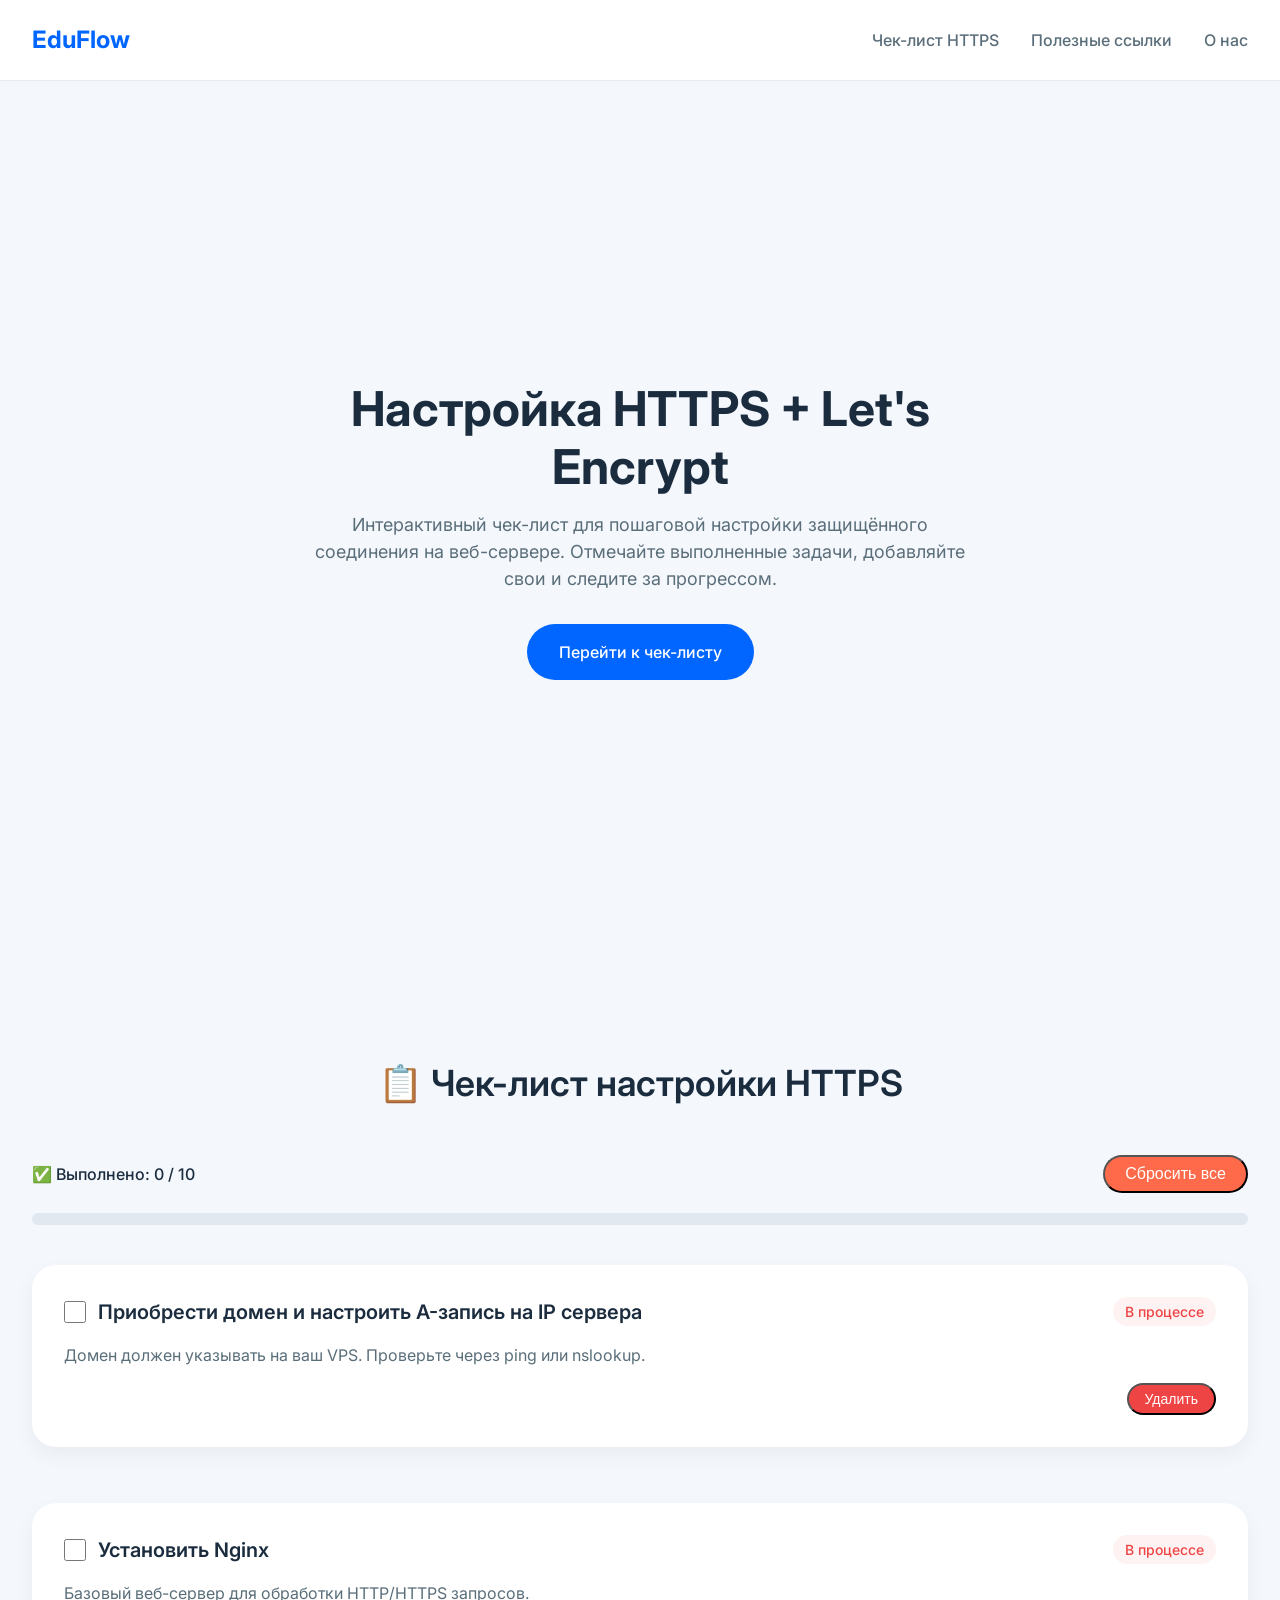
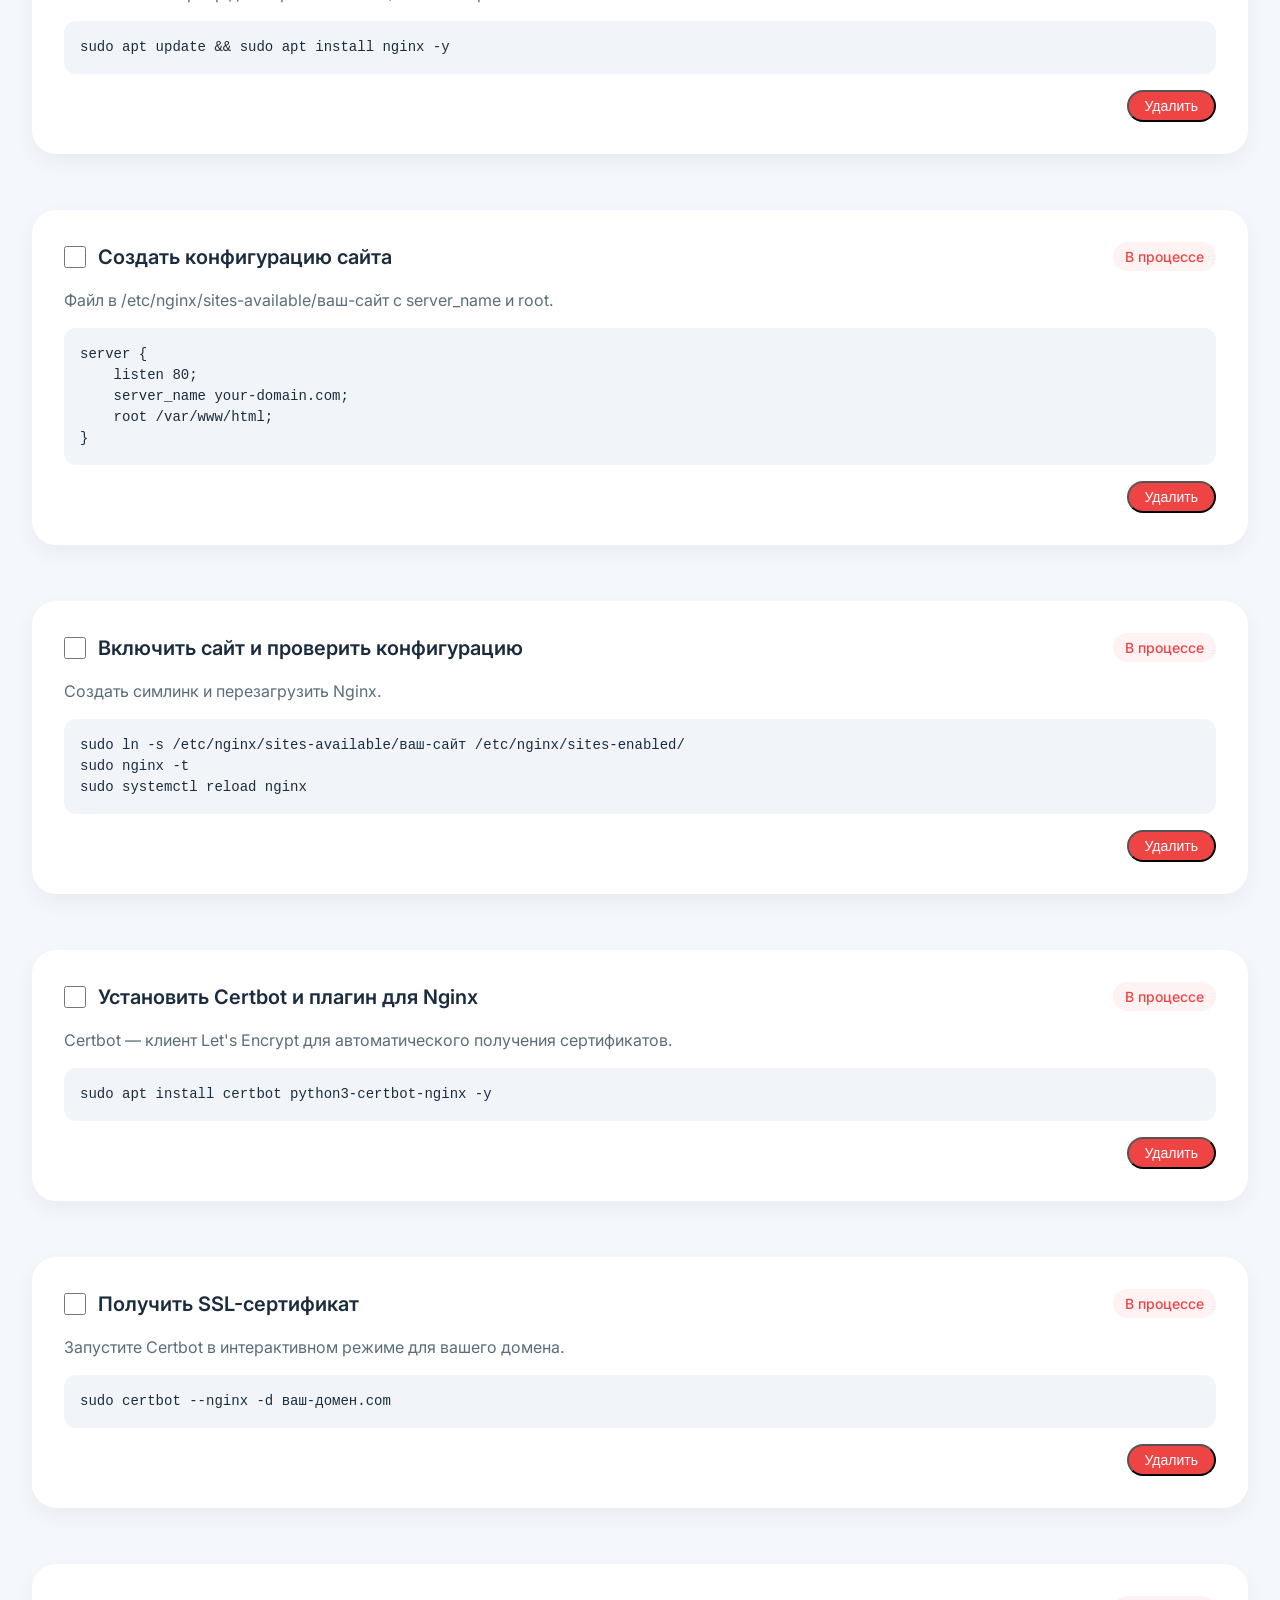
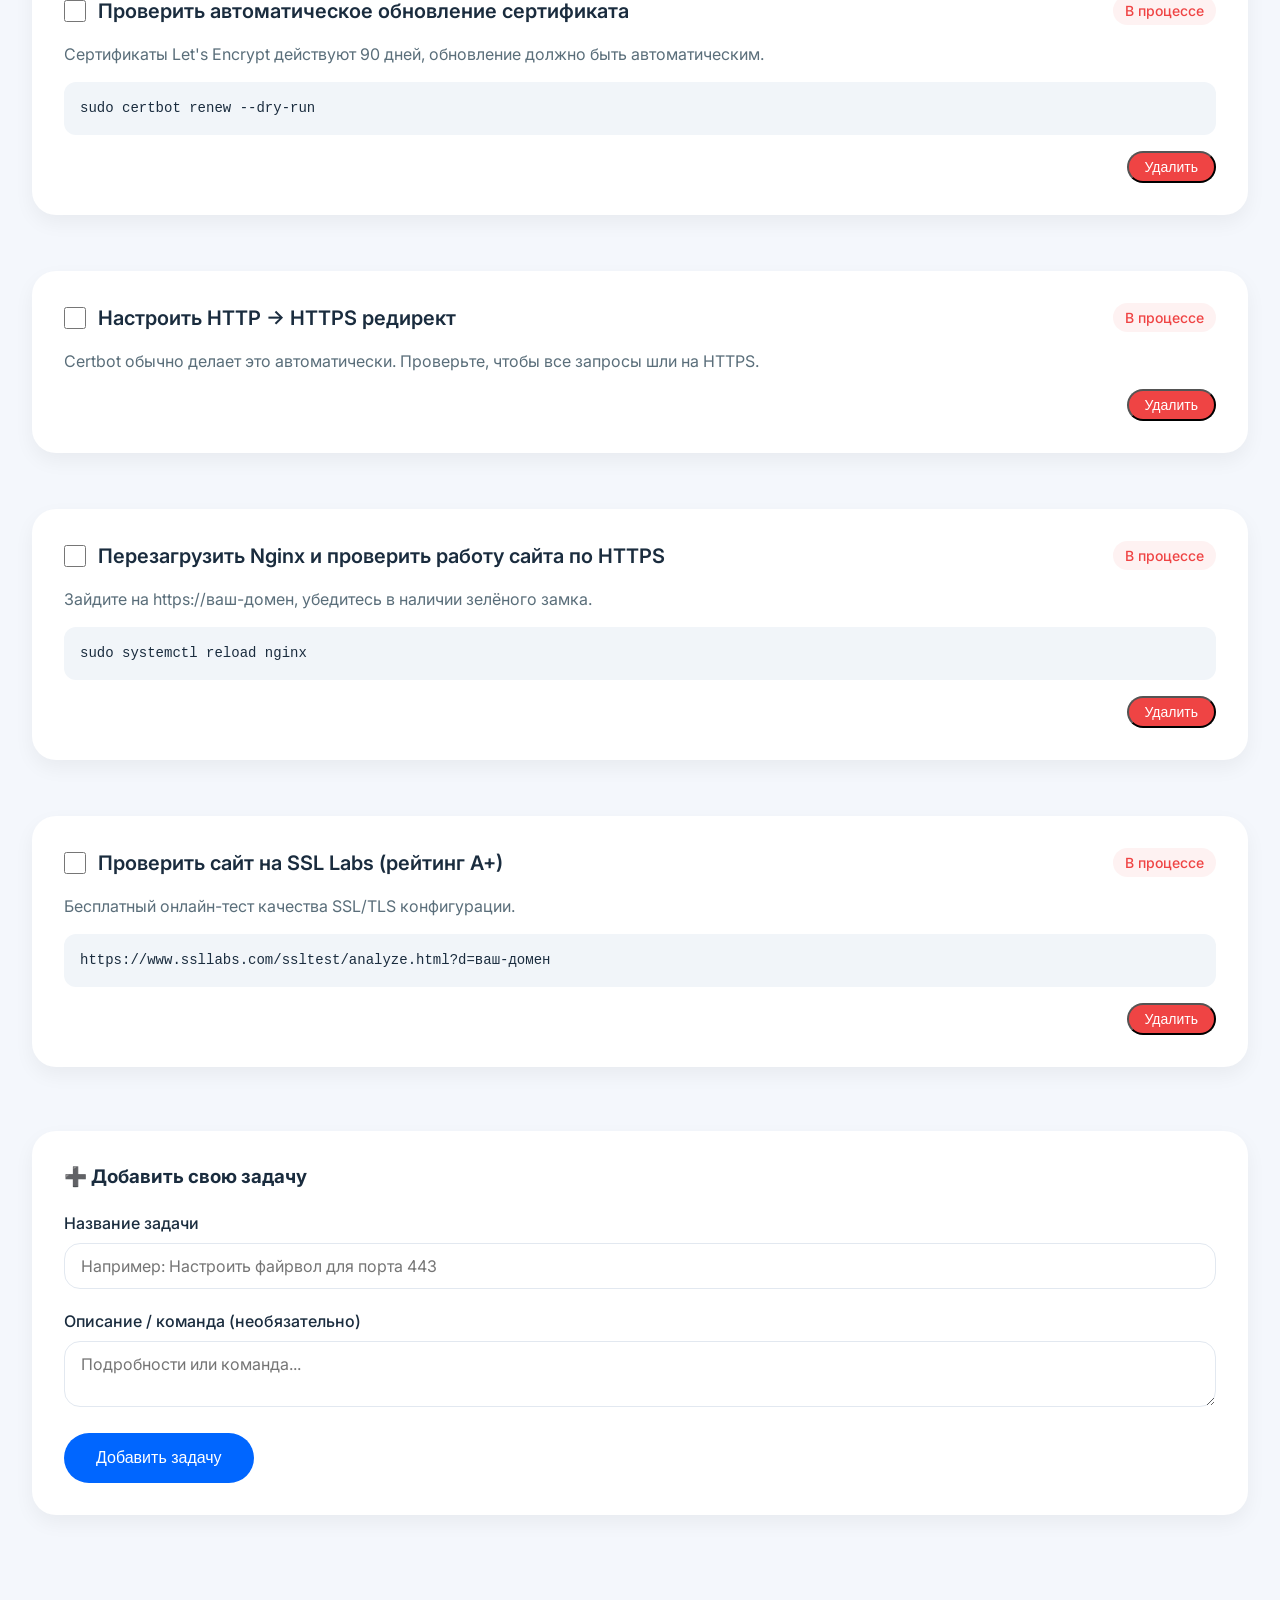
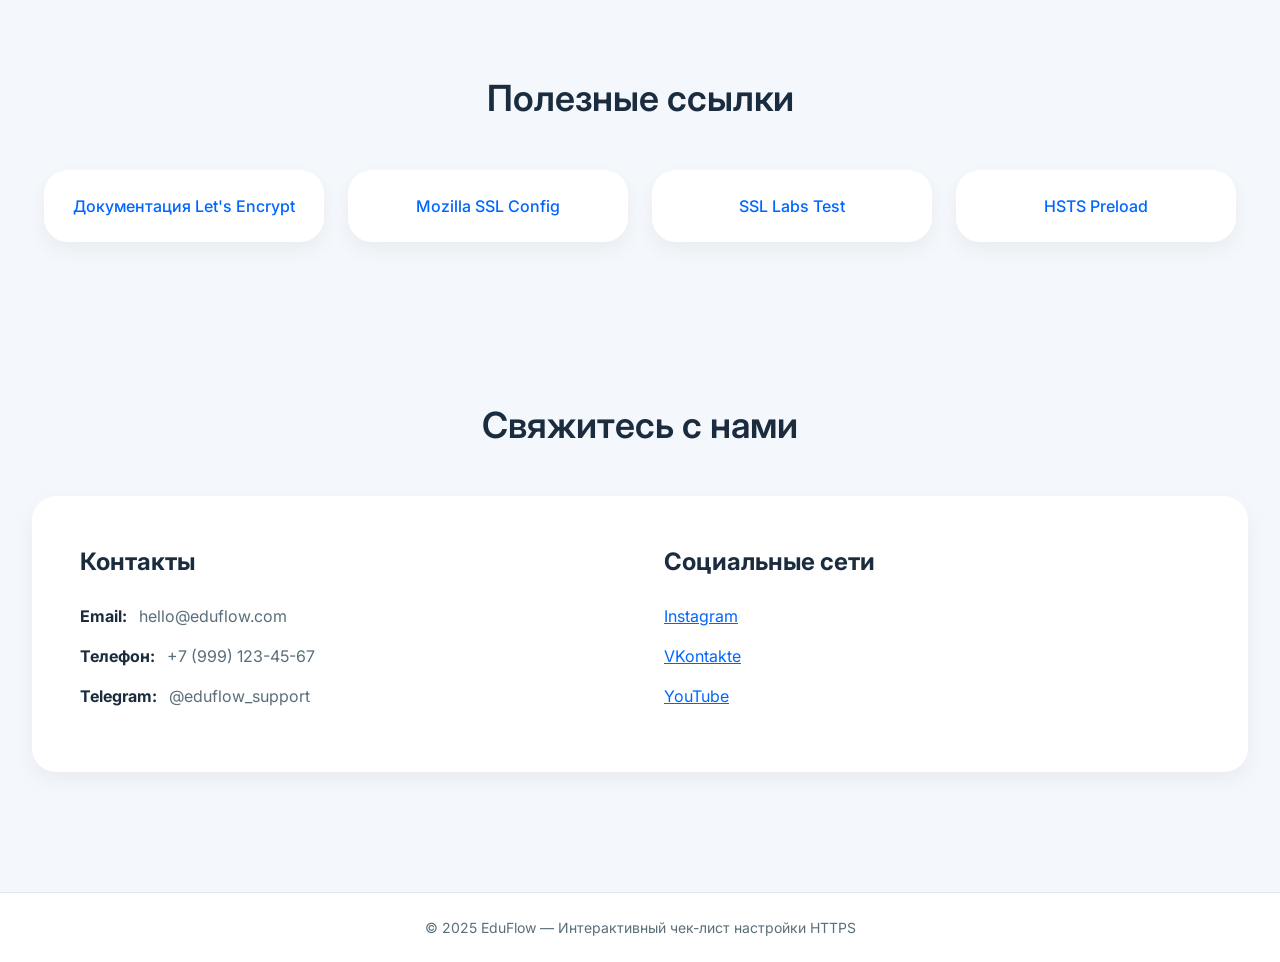
==== index.html @ 35b8dc01 "all files detected and works" ====
<!DOCTYPE html>
<html lang="ru">
<head>
    <meta charset="UTF-8">
    <meta name="viewport" content="width=device-width, initial-scale=1.0, viewport-fit=cover">
    <title>Чек-лист настройки HTTPS | EduFlow</title>
    <!-- Подключение шрифта Inter -->
    <link href="https://fonts.googleapis.com/css2?family=Inter:opsz,wght@14..32,400;14..32,500;14..32,600;14..32,700&display=swap" rel="stylesheet">
    <link rel="stylesheet" href="style.css">
</head>
<body>

    <div class="navbar">
        <div class="container nav-container">
            <a href="#" class="logo">EduFlow</a>
            <ul class="nav-links">
                <li><a href="#todo-list">Чек-лист HTTPS</a></li>
                <li><a href="#useful-links">Полезные ссылки</a></li>
                <li><a href="#about">О нас</a></li>
            </ul>
        </div>
    </div>

    <section class="hero">
        <div class="container hero-content">
            <h1>Настройка HTTPS + Let's Encrypt</h1>
            <p>Интерактивный чек-лист для пошаговой настройки защищённого соединения на веб-сервере. Отмечайте выполненные задачи, добавляйте свои и следите за прогрессом.</p>
            <a href="#todo-list" class="btn-primary">Перейти к чек-листу</a>
        </div>
    </section>

    <section id="todo-list">
        <div class="container">
            <h2 class="section-title">📋 Чек-лист настройки HTTPS</h2>
            
            <!-- Статистика и прогресс -->
            <div class="stats">
                <div>✅ Выполнено: <span id="completedCount">0</span> / <span id="totalCount">0</span></div>
                <button id="resetBtn" class="btn-secondary" style="padding: 8px 20px;">Сбросить все</button>
            </div>
            <div class="progress-bar">
                <div class="progress-fill" id="progressFill"></div>
            </div>

            <!-- Список задач будет вставлен сюда -->
            <div id="tasksContainer" class="steps-grid"></div>

            <!-- Форма добавления своей задачи -->
            <div class="add-task-form">
    <h3 style="margin-bottom: 20px;">➕ Добавить свою задачу</h3>
    <div class="form-group">
        <label>Название задачи</label>
        <input type="text" id="newTaskTitle" class="form-input" placeholder="Например: Настроить файрвол для порта 443">
    </div>
    <div class="form-group">
        <label>Описание / команда (необязательно)</label>
        <textarea id="newTaskDesc" rows="2" class="form-textarea" placeholder="Подробности или команда..."></textarea>
    </div>
    <button id="addTaskBtn" class="btn-primary">Добавить задачу</button>
</div>
        </div>
    </section>

    <div class="container">
        <div class="final-block" id="congratsBlock" style="display: none;">
            <h2>🎉 Поздравляем! Все шаги настройки HTTPS успешно выполнены! 🎉</h2>
            <a href="#about" class="btn-secondary">Связаться</a>
        </div>
    </div>

    <section id="useful-links">
        <div class="container">
            <h2 class="section-title">Полезные ссылки</h2>
            <div class="links-grid">
                <div class="link-card"><a href="https://letsencrypt.org/docs/" target="_blank">Документация Let's Encrypt</a></div>
                <div class="link-card"><a href="https://ssl-config.mozilla.org/" target="_blank">Mozilla SSL Config</a></div>
                <div class="link-card"><a href="https://www.ssllabs.com/ssltest/" target="_blank">SSL Labs Test</a></div>
                <div class="link-card"><a href="https://hstspreload.org/" target="_blank">HSTS Preload</a></div>
            </div>
        </div>
    </section>

    <section id="about">
        <div class="container">
            <h2 class="section-title">Свяжитесь с нами</h2>
            <div class="about-grid">
                <div class="contact-info">
                    <h3>Контакты</h3>
                    <div class="contact-detail"><strong>Email:</strong> hello@eduflow.com</div>
                    <div class="contact-detail"><strong>Телефон:</strong> +7 (999) 123-45-67</div>
                    <div class="contact-detail"><strong>Telegram:</strong> @eduflow_support</div>
                </div>
                <div class="contact-info">
                    <h3>Социальные сети</h3>
                    <div class="contact-detail"><a href="#" style="color:#0066FF;">Instagram</a></div>
                    <div class="contact-detail"><a href="#" style="color:#0066FF;">VKontakte</a></div>
                    <div class="contact-detail"><a href="#" style="color:#0066FF;">YouTube</a></div>
                </div>
            </div>
        </div>
    </section>

    <footer style="background:#FFFFFF; margin-top: 40px; padding: 24px 0; text-align:center; border-top:1px solid #E2E8F0;">
        <div class="container" style="color:#5A6E7A; font-size:14px;">
            © 2025 EduFlow — Интерактивный чек-лист настройки HTTPS
        </div>
    </footer>
    <script src="api/app.js"></script>
</body>
</html>
---- style.css ----
* {
            margin: 0;
            padding: 0;
            box-sizing: border-box;
    }

    body {
            font-family: 'Inter', sans-serif;
            background-color: #F4F7FC;
            color: #1A2C3E;
            line-height: 1.5;
            scroll-behavior: smooth;
    }

        /* Контейнер */
        .container {
            max-width: 1280px;
            margin: 0 auto;
            padding: 0 32px;
        }

        /* ===== НАВИГАЦИЯ ===== */
        .navbar {
            position: sticky;
            top: 0;
            background-color: #FFFFFF;
            box-shadow: 0 1px 0 rgba(0,0,0,0.05);
            z-index: 100;
            height: 80px;
            display: flex;
            align-items: center;
        }
        .nav-container {
            display: flex;
            justify-content: space-between;
            align-items: center;
            width: 100%;
        }
        .logo {
            font-size: 24px;
            font-weight: 700;
            color: #0066FF;
            text-decoration: none;
        }
        .nav-links {
            display: flex;
            gap: 32px;
            list-style: none;
        }
        .nav-links a {
            font-size: 16px;
            font-weight: 500;
            color: #5A6E7A;
            text-decoration: none;
            transition: color 0.2s ease;
            line-height: 24px;
        }
        .nav-links a:hover {
            color: #0066FF;
        }

        /* ===== ОБЩИЕ СЕКЦИИ ===== */
        section {
            padding: 80px 0;
        }
        .section-title {
            font-size: 36px;
            font-weight: 600;
            line-height: 1.3;
            color: #1A2C3E;
            margin-bottom: 48px;
            text-align: center;
        }

        /* ===== HERO ===== */
        .hero {
            min-height: 100vh;
            display: flex;
            align-items: center;
            justify-content: center;
            text-align: center;
            padding: 80px 0;
        }
        .hero-content {
            max-width: 720px;
            margin: 0 auto;
        }
        .hero h1 {
            font-size: 48px;
            font-weight: 700;
            line-height: 1.2;
            color: #1A2C3E;
            margin-bottom: 16px;
        }
        .hero p {
            font-size: 18px;
            color: #5A6E7A;
            margin-bottom: 32px;
        }
        .btn-primary {
            display: inline-block;
            background-color: #0066FF;
            color: white;
            font-weight: 500;
            font-size: 16px;
            padding: 16px 32px;
            border-radius: 40px;
            text-decoration: none;
            transition: background-color 0.2s, box-shadow 0.2s;
            border: none;
            cursor: pointer;
        }
        .btn-primary:hover {
            background-color: #0052CC;
            box-shadow: 0 4px 12px rgba(0,102,255,0.2);
        }
        .btn-secondary {
            display: inline-block;
            background-color: #FF6B4A;
            color: white;
            font-weight: 500;
            font-size: 16px;
            padding: 12px 32px;
            border-radius: 40px;
            text-decoration: none;
            transition: background-color 0.2s;
        }
        .btn-secondary:hover {
            background-color: #E55A3A;
        }

        /* ===== КАРТОЧКИ ШАГОВ ===== */
        .steps-grid {
            display: flex;
            flex-direction: column;
            gap: 32px;
        }
        .step-card {
            background: #FFFFFF;
            border-radius: 24px;
            box-shadow: 0 8px 20px rgba(0,0,0,0.05), 0 2px 4px rgba(0,0,0,0.02);
            padding: 32px;
            transition: box-shadow 0.2s;
        }
        .step-header {
            display: flex;
            justify-content: space-between;
            align-items: baseline;
            flex-wrap: wrap;
            margin-bottom: 24px;
        }
        .step-title {
            font-size: 24px;
            font-weight: 600;
            color: #1A2C3E;
        }
        .step-status {
            font-size: 14px;
            font-weight: 500;
            color: #10B981;
            background: #EFFAF5;
            padding: 4px 12px;
            border-radius: 30px;
            display: inline-flex;
            align-items: center;
            gap: 6px;
        }
        .step-status::before {
            content: "✓";
            font-weight: 700;
        }
        /* для демонстрации статус показываем только у первого, но можно у всех оставить, как пример */
        .step-media {
            margin-bottom: 24px;
        }
        .step-media img, .step-media video {
            width: 100%;
            height: 240px;
            object-fit: cover;
            border-radius: 16px;
            background: #E2E8F0;
        }
        .step-description {
            font-size: 16px;
            color: #1A2C3E;
            margin-bottom: 24px;
        }
        .criteria-title {
            font-size: 16px;
            font-weight: 600;
            color: #1A2C3E;
            margin-bottom: 12px;
        }
        .criteria-list {
            list-style: none;
            margin-bottom: 24px;
        }
        .criteria-list li {
            display: flex;
            align-items: center;
            gap: 12px;
            font-size: 16px;
            color: #5A6E7A;
            margin-bottom: 12px;
        }
        .criteria-list li::before {
            content: "○";
            font-size: 18px;
            color: #5A6E7A;
        }
        /* можно было бы сделать чекбоксы, но для демо оставим просто маркеры */
        .error-block {
            background-color: #FEF2F2;
            border-left: 4px solid #EF4444;
            border-radius: 12px;
            padding: 16px;
            margin-bottom: 24px;
        }
        .error-block p {
            font-size: 14px;
            color: #EF4444;
            display: flex;
            align-items: center;
            gap: 8px;
        }
        .error-block p::before {
            content: "⚠";
            font-weight: bold;
        }
        .btn-step {
            background-color: #0066FF;
            color: white;
            border: none;
            padding: 12px 24px;
            border-radius: 40px;
            font-size: 16px;
            font-weight: 500;
            cursor: pointer;
            transition: background 0.2s;
        }
        .btn-step:hover {
            background-color: #0052CC;
        }
        .btn-step.disabled {
            background-color: #E2E8F0;
            color: #5A6E7A;
            pointer-events: none;
        }

        /* ===== ПОЛЕЗНЫЕ ССЫЛКИ ===== */
        .links-grid {
            display: flex;
            flex-wrap: wrap;
            gap: 24px;
            justify-content: center;
        }
        .link-card {
            background: #FFFFFF;
            border-radius: 24px;
            padding: 24px;
            width: 280px;
            text-align: center;
            box-shadow: 0 8px 20px rgba(0,0,0,0.05);
        }
        .link-card a {
            font-size: 16px;
            font-weight: 500;
            color: #0066FF;
            text-decoration: none;
        }
        .link-card a:hover {
            text-decoration: underline;
        }

        /* ===== О НАС ===== */
        .about-grid {
            display: flex;
            flex-wrap: wrap;
            gap: 48px;
            justify-content: center;
            background: #FFFFFF;
            border-radius: 24px;
            padding: 48px;
            box-shadow: 0 8px 20px rgba(0,0,0,0.05);
        }
        .contact-info {
            flex: 1;
            min-width: 240px;
        }
        .contact-info h3 {
            font-size: 24px;
            margin-bottom: 24px;
        }
        .contact-detail {
            display: flex;
            align-items: center;
            gap: 12px;
            margin-bottom: 16px;
            color: #5A6E7A;
        }
        .contact-detail strong {
            color: #1A2C3E;
        }

        /* ===== ФИНАЛЬНЫЙ БЛОК ===== */
        .final-block {
            background: #FFFFFF;
            border-radius: 24px;
            text-align: center;
            padding: 64px 32px;
            margin-top: 40px;
            box-shadow: 0 8px 20px rgba(0,0,0,0.05);
        }
        .final-block h2 {
            font-size: 28px;
            font-weight: 500;
            color: #1A2C3E;
            margin-bottom: 32px;
        }

        /* ===== АДАПТИВ ===== */
        @media (max-width: 768px) {
            .container {
                padding: 0 24px;
            }
            .hero h1 {
                font-size: 36px;
            }
            .section-title {
                font-size: 28px;
                margin-bottom: 32px;
            }
            .step-card {
                padding: 24px;
            }
            .step-title {
                font-size: 22px;
            }
            .about-grid {
                padding: 32px;
            }
            .nav-links {
                gap: 20px;
            }
        }
        @media (max-width: 640px) {
            .nav-links {
                gap: 16px;
            }
            .hero h1 {
                font-size: 32px;
            }
            .step-media img, .step-media video {
                height: 200px;
            }
        }
        /* ===== СТАТИСТИКА И ПРОГРЕСС ===== */
.stats {
    display: flex;
    justify-content: space-between;
    align-items: center;
    flex-wrap: wrap;
    margin-bottom: 20px;
    font-size: 16px;
    font-weight: 500;
}
.progress-bar {
    background: #E2E8F0;
    border-radius: 20px;
    height: 12px;
    width: 100%;
    margin-bottom: 40px;
}
.progress-fill {
    background: #0066FF;
    height: 12px;
    border-radius: 20px;
    width: 0%;
    transition: width 0.3s;
}

/* ===== ФОРМА ДОБАВЛЕНИЯ ЗАДАЧИ ===== */
.add-task-form {
    background: #FFFFFF;
    border-radius: 24px;
    padding: 32px;
    margin-top: 40px;
    box-shadow: 0 8px 20px rgba(0,0,0,0.05);
}
.form-group {
    margin-bottom: 20px;
}
.form-group label {
    display: block;
    font-weight: 500;
    margin-bottom: 8px;
    color: #1A2C3E;
}
.form-input, .form-textarea {
    width: 100%;
    padding: 12px 16px;
    border: 1px solid #E2E8F0;
    border-radius: 16px;
    font-family: inherit;
    font-size: 16px;
    transition: border 0.2s;
    box-sizing: border-box;
}
.form-input:focus, .form-textarea:focus {
    outline: none;
    border-color: #0066FF;
}
.form-textarea {
    resize: vertical;
}

/* ===== КАРТОЧКИ ЗАДАЧ ===== */
.task-card {
    background: #FFFFFF;
    border-radius: 24px;
    padding: 32px;
    box-shadow: 0 8px 20px rgba(0,0,0,0.05);
    transition: box-shadow 0.2s;
    margin-bottom: 24px;
}
.task-header {
    display: flex;
    justify-content: space-between;
    align-items: center;
    flex-wrap: wrap;
    margin-bottom: 16px;
}
.task-title {
    display: flex;
    align-items: center;
    gap: 12px;
    font-size: 20px;
    font-weight: 600;
}
.task-checkbox {
    width: 22px;
    height: 22px;
    cursor: pointer;
    accent-color: #0066FF;
}
.task-status-badge {
    font-size: 14px;
    font-weight: 500;
    padding: 4px 12px;
    border-radius: 30px;
}
.task-status-badge.completed {
    background: #EFFAF5;
    color: #10B981;
}
.task-status-badge.pending {
    background: #FEF2F2;
    color: #EF4444;
}
.task-description {
    font-size: 16px;
    color: #5A6E7A;
    margin: 16px 0;
    line-height: 1.5;
}
.task-commands {
    background: #F1F5F9;
    padding: 16px;
    border-radius: 12px;
    font-family: monospace;
    font-size: 14px;
    margin: 16px 0;
    overflow-x: auto;
    white-space: pre-wrap;
    word-break: break-all;
}
.delete-task {
    background: #EF4444 !important;
    padding: 6px 16px !important;
    font-size: 14px;
}
.delete-task:hover {
    background: #DC2626 !important;
}

/* ===== АДАПТИВ ДЛЯ КАРТОЧЕК ===== */
@media (max-width: 768px) {
    .task-card {
        padding: 24px;
    }
    .task-title {
        font-size: 18px;
    }
    .add-task-form {
        padding: 24px;
    }
}
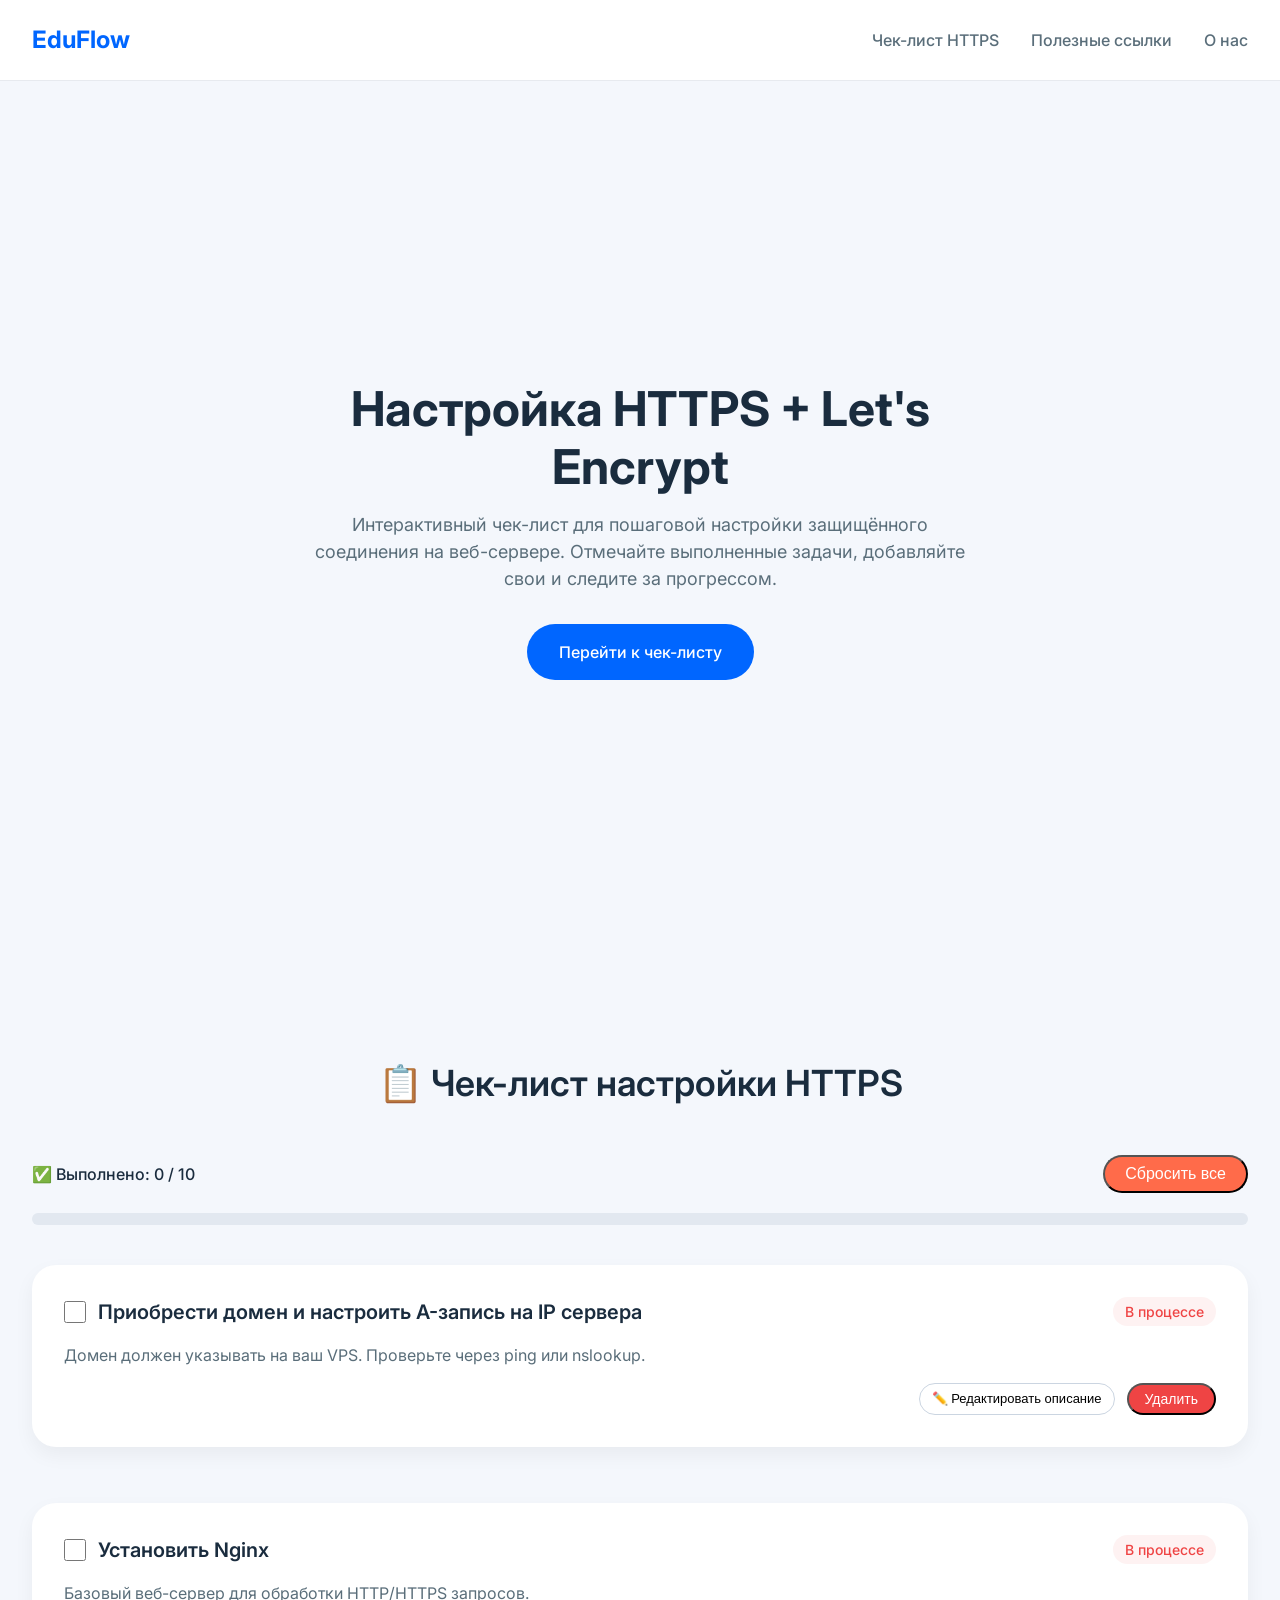
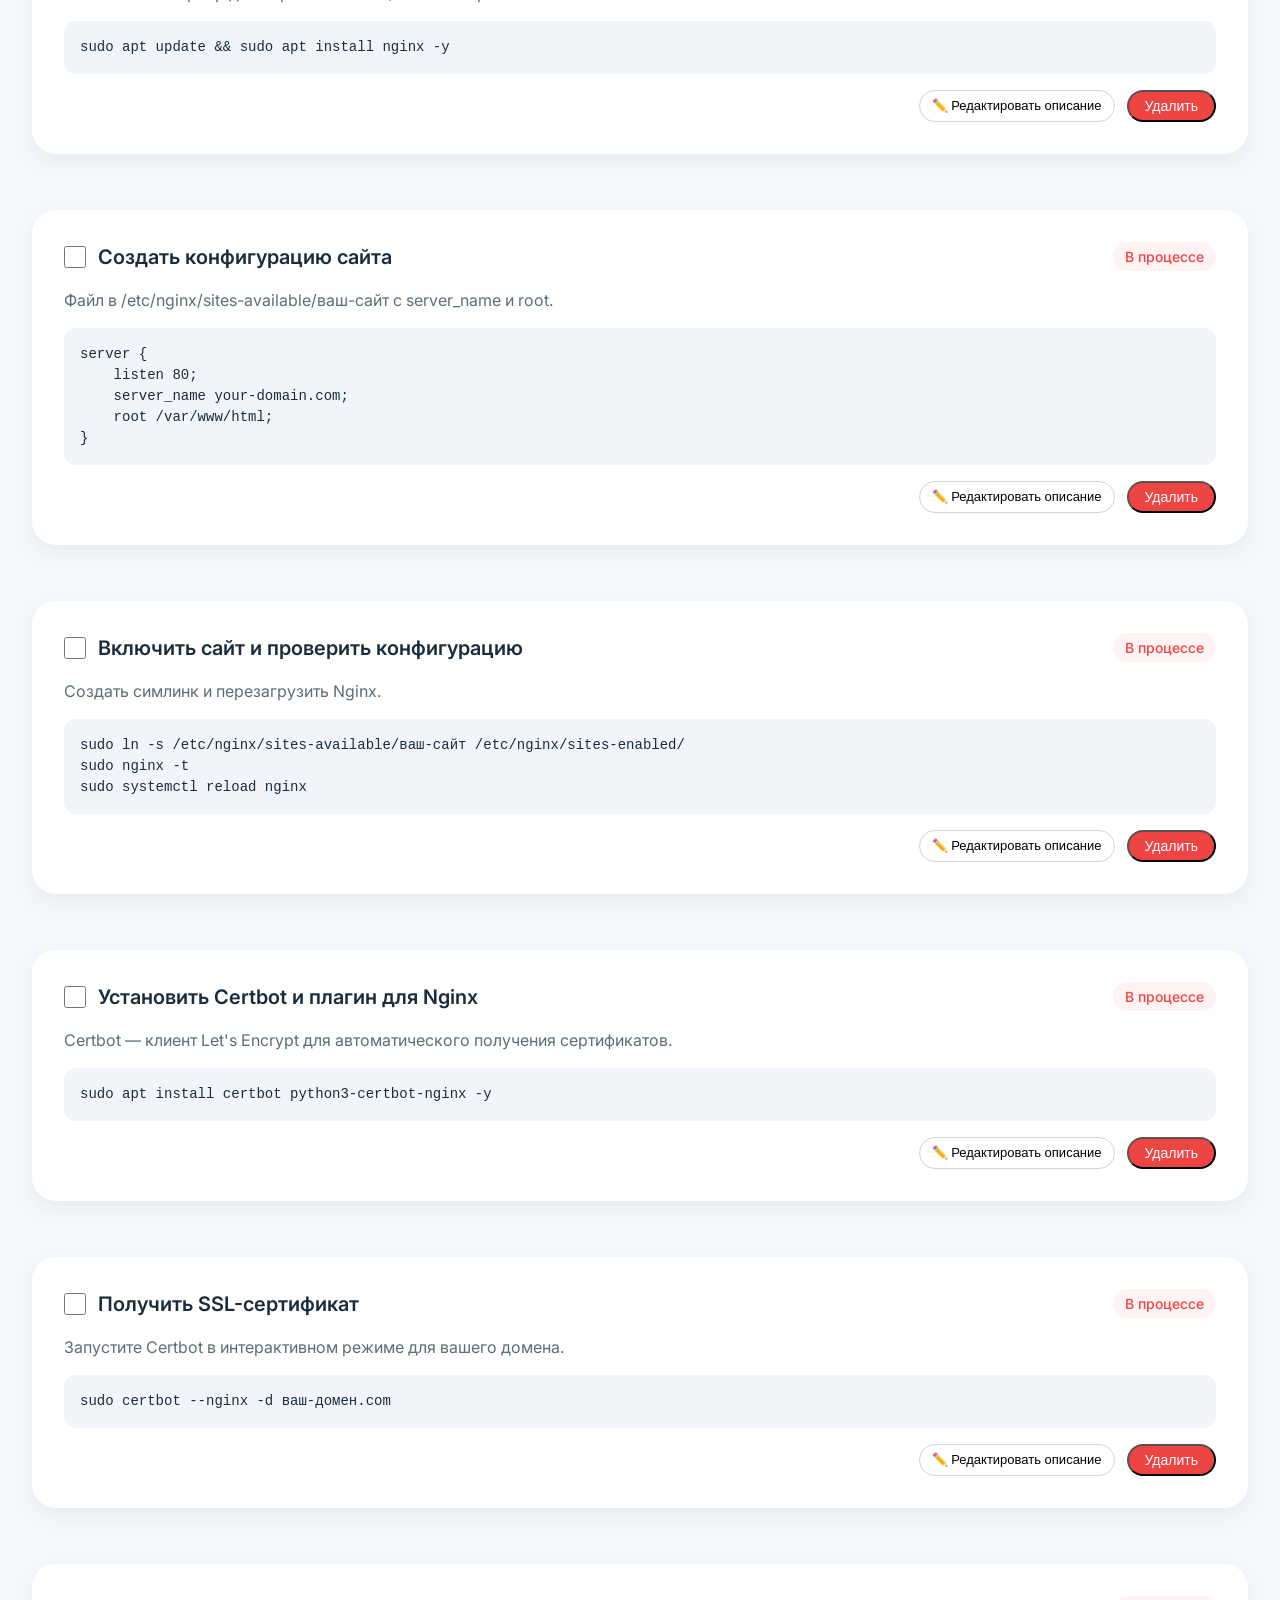
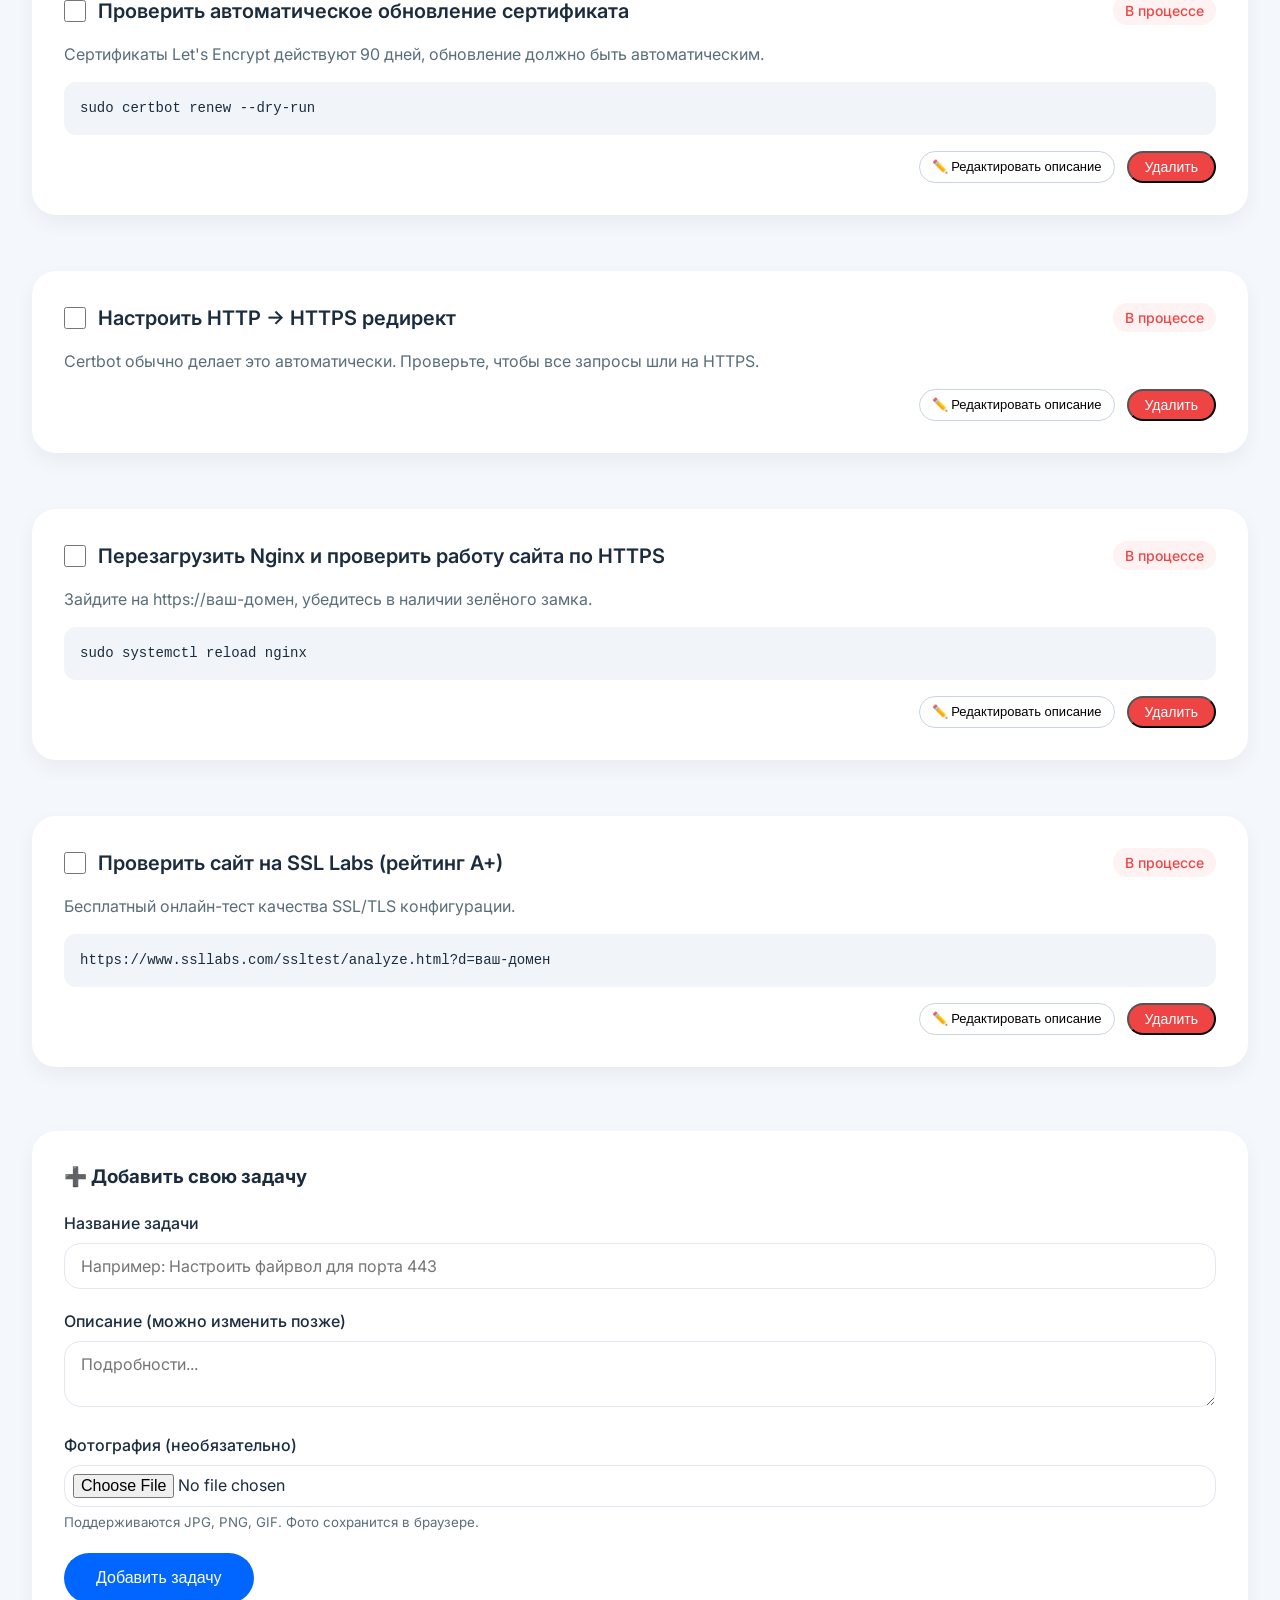
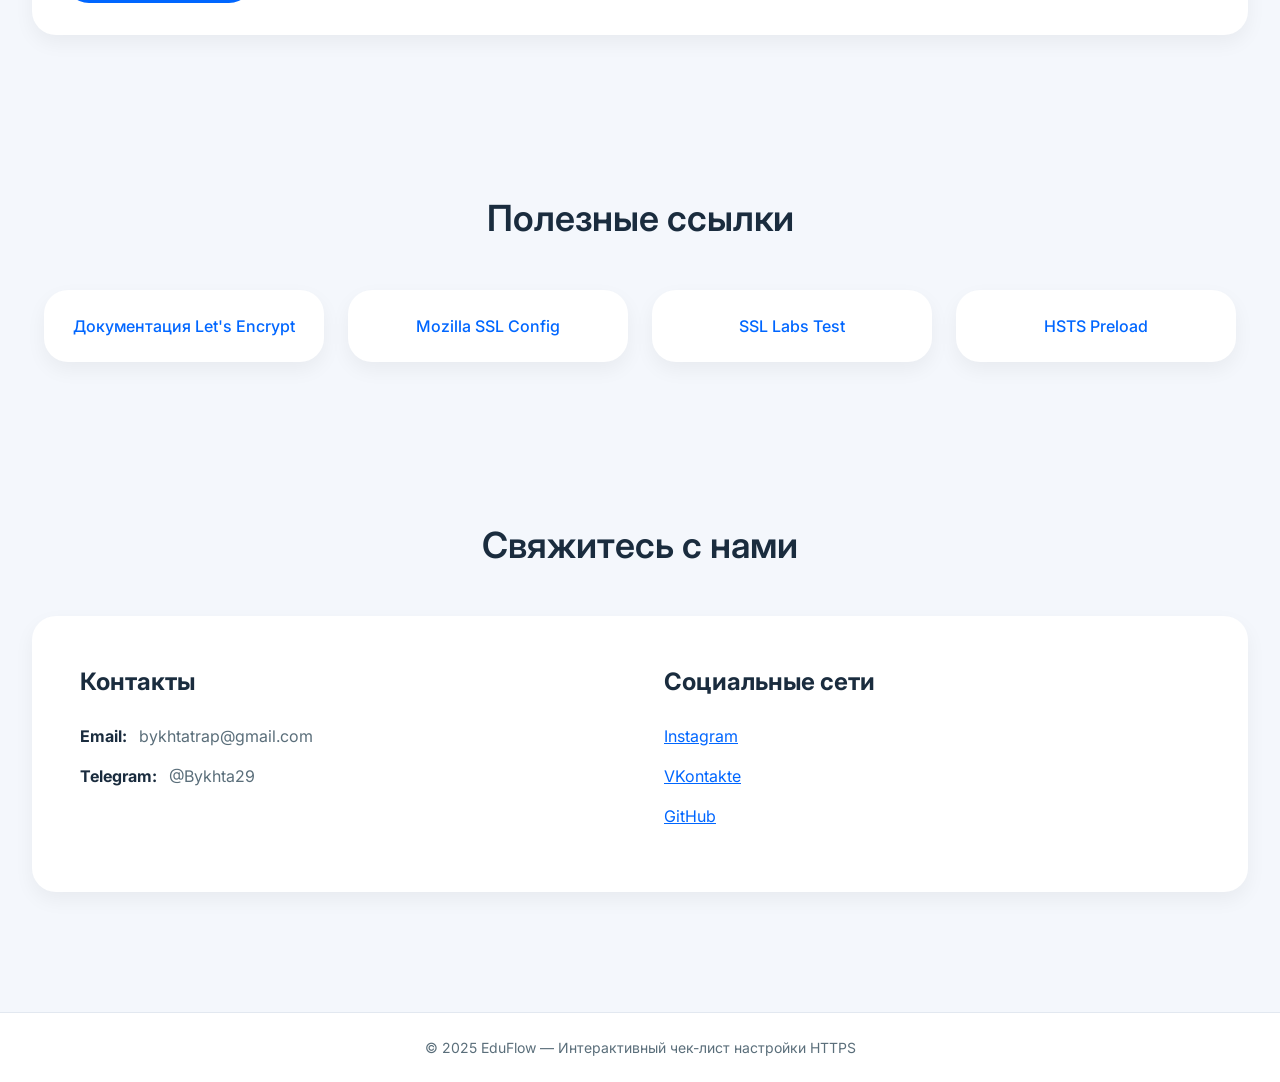
==== commit a5d78751: "Added photo format" ====
--- a/index.html
+++ b/index.html
@@ -47,17 +47,22 @@
 
             <!-- Форма добавления своей задачи -->
             <div class="add-task-form">
-    <h3 style="margin-bottom: 20px;">➕ Добавить свою задачу</h3>
-    <div class="form-group">
-        <label>Название задачи</label>
-        <input type="text" id="newTaskTitle" class="form-input" placeholder="Например: Настроить файрвол для порта 443">
-    </div>
-    <div class="form-group">
-        <label>Описание / команда (необязательно)</label>
-        <textarea id="newTaskDesc" rows="2" class="form-textarea" placeholder="Подробности или команда..."></textarea>
-    </div>
-    <button id="addTaskBtn" class="btn-primary">Добавить задачу</button>
-</div>
+                <h3 style="margin-bottom: 20px;">➕ Добавить свою задачу</h3>
+                <div class="form-group">
+                    <label>Название задачи</label>
+                    <input type="text" id="newTaskTitle" class="form-input" placeholder="Например: Настроить файрвол для порта 443">
+                </div>
+                <div class="form-group">
+                    <label>Описание (можно изменить позже)</label>
+                    <textarea id="newTaskDesc" rows="2" class="form-textarea" placeholder="Подробности..."></textarea>
+                </div>
+                <div class="form-group">
+                    <label>Фотография (необязательно)</label>
+                    <input type="file" id="newTaskImage" accept="image/*" class="form-input" style="padding: 8px;">
+                    <small style="display: block; margin-top: 6px; color: #5A6E7A;">Поддерживаются JPG, PNG, GIF. Фото сохранится в браузере.</small>
+                </div>
+                <button id="addTaskBtn" class="btn-primary">Добавить задачу</button>
+            </div>
         </div>
     </section>
 
@@ -86,15 +91,14 @@
             <div class="about-grid">
                 <div class="contact-info">
                     <h3>Контакты</h3>
-                    <div class="contact-detail"><strong>Email:</strong> hello@eduflow.com</div>
-                    <div class="contact-detail"><strong>Телефон:</strong> +7 (999) 123-45-67</div>
-                    <div class="contact-detail"><strong>Telegram:</strong> @eduflow_support</div>
+                    <div class="contact-detail"><strong>Email:</strong> bykhtatrap@gmail.com</div>
+                    <div class="contact-detail"><strong>Telegram:</strong> @Bykhta29</div>
                 </div>
                 <div class="contact-info">
                     <h3>Социальные сети</h3>
-                    <div class="contact-detail"><a href="#" style="color:#0066FF;">Instagram</a></div>
-                    <div class="contact-detail"><a href="#" style="color:#0066FF;">VKontakte</a></div>
-                    <div class="contact-detail"><a href="#" style="color:#0066FF;">YouTube</a></div>
+                    <div class="contact-detail"><a href="t.me/Bykhta29 " style="color:#0066FF;">Instagram</a></div>
+                    <div class="contact-detail"><a href="https://vk.com/bykhta" style="color:#0066FF;">VKontakte</a></div>
+                    <div class="contact-detail"><a href="https://github.com/Bykhta" style="color:#0066FF;">GitHub</a></div>
                 </div>
             </div>
         </div>
--- a/style.css
+++ b/style.css
@@ -495,4 +495,71 @@
     .add-task-form {
         padding: 24px;
     }
+}
+/* ===== БЛОК РЕДАКТИРОВАНИЯ ЗАДАЧИ ===== */
+.edit-area {
+    margin: 16px 0;
+    padding: 16px;
+    background: #F8FAFE;
+    border-radius: 16px;
+    border: 1px solid #E2E8F0;
+}
+.edit-textarea {
+    width: 100%;
+    padding: 10px 12px;
+    border: 1px solid #CBD5E1;
+    border-radius: 12px;
+    font-family: inherit;
+    font-size: 14px;
+    resize: vertical;
+}
+.edit-actions {
+    display: flex;
+    gap: 12px;
+    margin-top: 12px;
+    justify-content: flex-end;
+}
+.btn-sm {
+    padding: 6px 16px;
+    font-size: 14px;
+}
+.task-image {
+    margin: 12px 0;
+    max-width: 100%;
+}
+.task-image img {
+    max-width: 200px;
+    max-height: 150px;
+    border-radius: 12px;
+    border: 1px solid #E2E8F0;
+    object-fit: cover;
+}
+.image-actions {
+    display: flex;
+    gap: 8px;
+    margin-top: 8px;
+}
+.btn-icon {
+    background: none;
+    border: none;
+    cursor: pointer;
+    font-size: 18px;
+    padding: 4px 8px;
+    border-radius: 20px;
+    transition: background 0.2s;
+}
+.btn-icon:hover {
+    background: #F1F5F9;
+}
+.edit-toggle-btn {
+    background: none;
+    border: 1px solid #CBD5E1;
+    padding: 4px 12px;
+    border-radius: 30px;
+    font-size: 13px;
+    cursor: pointer;
+    transition: all 0.2s;
+}
+.edit-toggle-btn:hover {
+    background: #E2E8F0;
 }
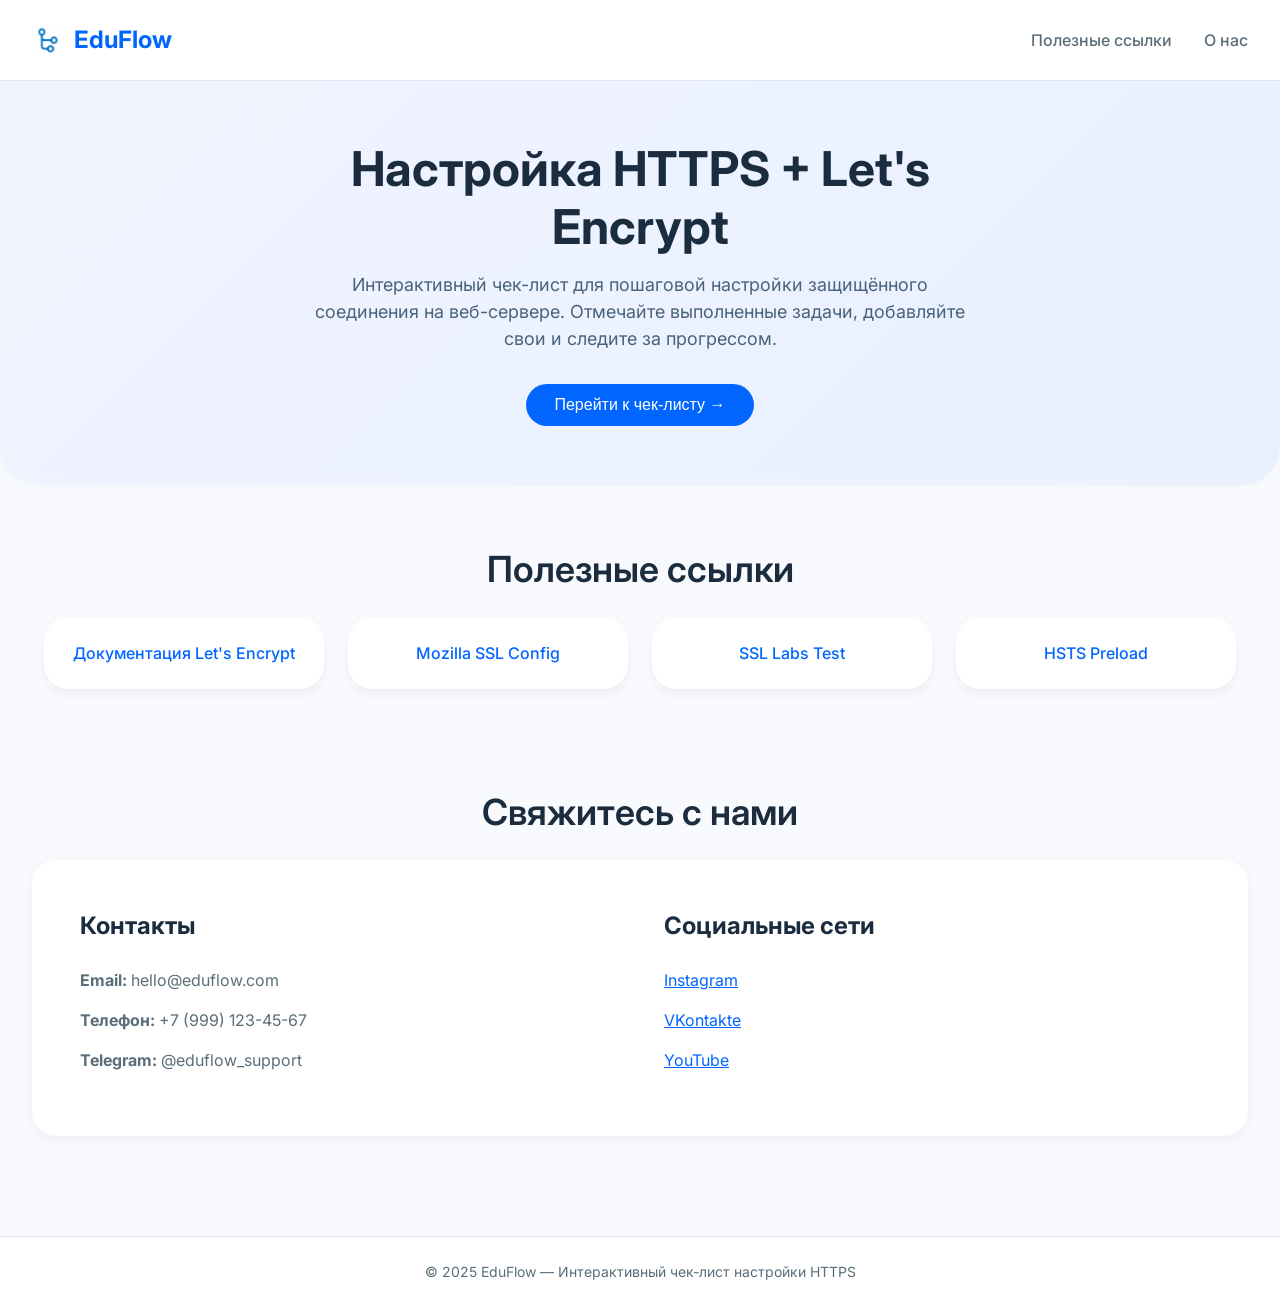
==== commit 80b6e04c: "Revorked cheklist, added new functions, logo+styles" ====
--- a/index.html
+++ b/index.html
@@ -3,8 +3,10 @@
 <head>
     <meta charset="UTF-8">
     <meta name="viewport" content="width=device-width, initial-scale=1.0, viewport-fit=cover">
+    <link rel="shortcut icon" href="/images/favicon.ico">
+    <!-- 4. Иконка для iPhone и iPad (Apple Touch Icon) -->
+    <link rel="apple-touch-icon" sizes="180x180" href="/images/favicon.ico">
     <title>Чек-лист настройки HTTPS | EduFlow</title>
-    <!-- Подключение шрифта Inter -->
     <link href="https://fonts.googleapis.com/css2?family=Inter:opsz,wght@14..32,400;14..32,500;14..32,600;14..32,700&display=swap" rel="stylesheet">
     <link rel="stylesheet" href="style.css">
 </head>
@@ -12,11 +14,12 @@
 
     <div class="navbar">
         <div class="container nav-container">
-            <a href="#" class="logo">EduFlow</a>
+            <a href="#" class="logo">
+            <img src="images/logo.jpeg" alt="Логотип EduFlow" class="logo-img">
+            <span class="logo-text">EduFlow</span></a>
             <ul class="nav-links">
-                <li><a href="#todo-list">Чек-лист HTTPS</a></li>
-                <li><a href="#useful-links">Полезные ссылки</a></li>
-                <li><a href="#about">О нас</a></li>
+                 <li><a href="#useful-links">Полезные ссылки</a></li>
+                 <li><a href="#about">О нас</a></li>
             </ul>
         </div>
     </div>
@@ -25,15 +28,15 @@
         <div class="container hero-content">
             <h1>Настройка HTTPS + Let's Encrypt</h1>
             <p>Интерактивный чек-лист для пошаговой настройки защищённого соединения на веб-сервере. Отмечайте выполненные задачи, добавляйте свои и следите за прогрессом.</p>
-            <a href="#todo-list" class="btn-primary">Перейти к чек-листу</a>
+            <button id="showChecklistBtn" class="btn-primary">Перейти к чек-листу →</button>
         </div>
     </section>
 
-    <section id="todo-list">
+    <!-- Секция чек-листа изначально скрыта -->
+    <section id="todo-list" class="hidden-checklist">
         <div class="container">
             <h2 class="section-title">📋 Чек-лист настройки HTTPS</h2>
             
-            <!-- Статистика и прогресс -->
             <div class="stats">
                 <div>✅ Выполнено: <span id="completedCount">0</span> / <span id="totalCount">0</span></div>
                 <button id="resetBtn" class="btn-secondary" style="padding: 8px 20px;">Сбросить все</button>
@@ -42,10 +45,8 @@
                 <div class="progress-fill" id="progressFill"></div>
             </div>
 
-            <!-- Список задач будет вставлен сюда -->
             <div id="tasksContainer" class="steps-grid"></div>
 
-            <!-- Форма добавления своей задачи -->
             <div class="add-task-form">
                 <h3 style="margin-bottom: 20px;">➕ Добавить свою задачу</h3>
                 <div class="form-group">
@@ -53,13 +54,8 @@
                     <input type="text" id="newTaskTitle" class="form-input" placeholder="Например: Настроить файрвол для порта 443">
                 </div>
                 <div class="form-group">
-                    <label>Описание (можно изменить позже)</label>
-                    <textarea id="newTaskDesc" rows="2" class="form-textarea" placeholder="Подробности..."></textarea>
-                </div>
-                <div class="form-group">
-                    <label>Фотография (необязательно)</label>
-                    <input type="file" id="newTaskImage" accept="image/*" class="form-input" style="padding: 8px;">
-                    <small style="display: block; margin-top: 6px; color: #5A6E7A;">Поддерживаются JPG, PNG, GIF. Фото сохранится в браузере.</small>
+                    <label>Описание (необязательно)</label>
+                    <textarea id="newTaskDesc" rows="2" class="form-textarea" placeholder="Подробности или команда..."></textarea>
                 </div>
                 <button id="addTaskBtn" class="btn-primary">Добавить задачу</button>
             </div>
@@ -91,14 +87,15 @@
             <div class="about-grid">
                 <div class="contact-info">
                     <h3>Контакты</h3>
-                    <div class="contact-detail"><strong>Email:</strong> bykhtatrap@gmail.com</div>
-                    <div class="contact-detail"><strong>Telegram:</strong> @Bykhta29</div>
+                    <div class="contact-detail"><strong>Email:</strong> hello@eduflow.com</div>
+                    <div class="contact-detail"><strong>Телефон:</strong> +7 (999) 123-45-67</div>
+                    <div class="contact-detail"><strong>Telegram:</strong> @eduflow_support</div>
                 </div>
                 <div class="contact-info">
                     <h3>Социальные сети</h3>
-                    <div class="contact-detail"><a href="t.me/Bykhta29 " style="color:#0066FF;">Instagram</a></div>
-                    <div class="contact-detail"><a href="https://vk.com/bykhta" style="color:#0066FF;">VKontakte</a></div>
-                    <div class="contact-detail"><a href="https://github.com/Bykhta" style="color:#0066FF;">GitHub</a></div>
+                    <div class="contact-detail"><a href="#" style="color:#0066FF;">Instagram</a></div>
+                    <div class="contact-detail"><a href="#" style="color:#0066FF;">VKontakte</a></div>
+                    <div class="contact-detail"><a href="#" style="color:#0066FF;">YouTube</a></div>
                 </div>
             </div>
         </div>
@@ -109,6 +106,30 @@
             © 2025 EduFlow — Интерактивный чек-лист настройки HTTPS
         </div>
     </footer>
+
+    <!-- Модальное окно для проблем -->
+    <div id="troubleModal" class="modal">
+        <div class="modal-content">
+            <span class="modal-close">&times;</span>
+            <h3>⚠️ Возможные проблемы</h3>
+            <p id="troubleText"></p>
+        </div>
+    </div>
+    <!-- Модальное окно для выбора сброса -->
+    <div id="resetModal" class="modal">
+        <div class="modal-content">
+            <span class="modal-close" id="resetModalClose">&times;</span>
+            <h3>Сбросить или очистить список</h3>
+            <p style="margin-bottom: 24px;">Выберите действие:</p>
+            <div style="display: flex; flex-direction: column; gap: 12px;">
+                <button id="resetProgressBtn" class="btn-primary" style="background-color: #0066FF;">🔄 Сбросить прогресс (отметить все как невыполненные)</button>
+                <button id="clearAllTasksBtn" class="btn-primary" style="background-color: #FF6B4A;">🗑️ Удалить все задачи</button>
+                <button id="restoreDefaultBtn" class="btn-primary" style="background-color: #10B981;">📋 Восстановить начальный список</button>
+                <button id="cancelResetBtn" class="btn-secondary" style="background-color: #E2E8F0; color: #1A2C3E;">Отмена</button>
+            </div>
+        </div>
+    </div>
+
     <script src="api/app.js"></script>
 </body>
 </html>
--- a/style.css
+++ b/style.css
@@ -1,367 +1,121 @@
-
-    * {
-            margin: 0;
-            padding: 0;
-            box-sizing: border-box;
-    }
-
-    body {
-            font-family: 'Inter', sans-serif;
-            background-color: #F4F7FC;
-            color: #1A2C3E;
-            line-height: 1.5;
-            scroll-behavior: smooth;
-    }
-
-        /* Контейнер */
-        .container {
-            max-width: 1280px;
-            margin: 0 auto;
-            padding: 0 32px;
-        }
-
-        /* ===== НАВИГАЦИЯ ===== */
-        .navbar {
-            position: sticky;
-            top: 0;
-            background-color: #FFFFFF;
-            box-shadow: 0 1px 0 rgba(0,0,0,0.05);
-            z-index: 100;
-            height: 80px;
-            display: flex;
-            align-items: center;
-        }
-        .nav-container {
-            display: flex;
-            justify-content: space-between;
-            align-items: center;
-            width: 100%;
-        }
-        .logo {
-            font-size: 24px;
-            font-weight: 700;
-            color: #0066FF;
-            text-decoration: none;
-        }
-        .nav-links {
-            display: flex;
-            gap: 32px;
-            list-style: none;
-        }
-        .nav-links a {
-            font-size: 16px;
-            font-weight: 500;
-            color: #5A6E7A;
-            text-decoration: none;
-            transition: color 0.2s ease;
-            line-height: 24px;
-        }
-        .nav-links a:hover {
-            color: #0066FF;
-        }
-
-        /* ===== ОБЩИЕ СЕКЦИИ ===== */
-        section {
-            padding: 80px 0;
-        }
-        .section-title {
-            font-size: 36px;
-            font-weight: 600;
-            line-height: 1.3;
-            color: #1A2C3E;
-            margin-bottom: 48px;
-            text-align: center;
-        }
-
-        /* ===== HERO ===== */
-        .hero {
-            min-height: 100vh;
-            display: flex;
-            align-items: center;
-            justify-content: center;
-            text-align: center;
-            padding: 80px 0;
-        }
-        .hero-content {
-            max-width: 720px;
-            margin: 0 auto;
-        }
-        .hero h1 {
-            font-size: 48px;
-            font-weight: 700;
-            line-height: 1.2;
-            color: #1A2C3E;
-            margin-bottom: 16px;
-        }
-        .hero p {
-            font-size: 18px;
-            color: #5A6E7A;
-            margin-bottom: 32px;
-        }
-        .btn-primary {
-            display: inline-block;
-            background-color: #0066FF;
-            color: white;
-            font-weight: 500;
-            font-size: 16px;
-            padding: 16px 32px;
-            border-radius: 40px;
-            text-decoration: none;
-            transition: background-color 0.2s, box-shadow 0.2s;
-            border: none;
-            cursor: pointer;
-        }
-        .btn-primary:hover {
-            background-color: #0052CC;
-            box-shadow: 0 4px 12px rgba(0,102,255,0.2);
-        }
-        .btn-secondary {
-            display: inline-block;
-            background-color: #FF6B4A;
-            color: white;
-            font-weight: 500;
-            font-size: 16px;
-            padding: 12px 32px;
-            border-radius: 40px;
-            text-decoration: none;
-            transition: background-color 0.2s;
-        }
-        .btn-secondary:hover {
-            background-color: #E55A3A;
-        }
-
-        /* ===== КАРТОЧКИ ШАГОВ ===== */
-        .steps-grid {
-            display: flex;
-            flex-direction: column;
-            gap: 32px;
-        }
-        .step-card {
-            background: #FFFFFF;
-            border-radius: 24px;
-            box-shadow: 0 8px 20px rgba(0,0,0,0.05), 0 2px 4px rgba(0,0,0,0.02);
-            padding: 32px;
-            transition: box-shadow 0.2s;
-        }
-        .step-header {
-            display: flex;
-            justify-content: space-between;
-            align-items: baseline;
-            flex-wrap: wrap;
-            margin-bottom: 24px;
-        }
-        .step-title {
-            font-size: 24px;
-            font-weight: 600;
-            color: #1A2C3E;
-        }
-        .step-status {
-            font-size: 14px;
-            font-weight: 500;
-            color: #10B981;
-            background: #EFFAF5;
-            padding: 4px 12px;
-            border-radius: 30px;
-            display: inline-flex;
-            align-items: center;
-            gap: 6px;
-        }
-        .step-status::before {
-            content: "✓";
-            font-weight: 700;
-        }
-        /* для демонстрации статус показываем только у первого, но можно у всех оставить, как пример */
-        .step-media {
-            margin-bottom: 24px;
-        }
-        .step-media img, .step-media video {
-            width: 100%;
-            height: 240px;
-            object-fit: cover;
-            border-radius: 16px;
-            background: #E2E8F0;
-        }
-        .step-description {
-            font-size: 16px;
-            color: #1A2C3E;
-            margin-bottom: 24px;
-        }
-        .criteria-title {
-            font-size: 16px;
-            font-weight: 600;
-            color: #1A2C3E;
-            margin-bottom: 12px;
-        }
-        .criteria-list {
-            list-style: none;
-            margin-bottom: 24px;
-        }
-        .criteria-list li {
-            display: flex;
-            align-items: center;
-            gap: 12px;
-            font-size: 16px;
-            color: #5A6E7A;
-            margin-bottom: 12px;
-        }
-        .criteria-list li::before {
-            content: "○";
-            font-size: 18px;
-            color: #5A6E7A;
-        }
-        /* можно было бы сделать чекбоксы, но для демо оставим просто маркеры */
-        .error-block {
-            background-color: #FEF2F2;
-            border-left: 4px solid #EF4444;
-            border-radius: 12px;
-            padding: 16px;
-            margin-bottom: 24px;
-        }
-        .error-block p {
-            font-size: 14px;
-            color: #EF4444;
-            display: flex;
-            align-items: center;
-            gap: 8px;
-        }
-        .error-block p::before {
-            content: "⚠";
-            font-weight: bold;
-        }
-        .btn-step {
-            background-color: #0066FF;
-            color: white;
-            border: none;
-            padding: 12px 24px;
-            border-radius: 40px;
-            font-size: 16px;
-            font-weight: 500;
-            cursor: pointer;
-            transition: background 0.2s;
-        }
-        .btn-step:hover {
-            background-color: #0052CC;
-        }
-        .btn-step.disabled {
-            background-color: #E2E8F0;
-            color: #5A6E7A;
-            pointer-events: none;
-        }
-
-        /* ===== ПОЛЕЗНЫЕ ССЫЛКИ ===== */
-        .links-grid {
-            display: flex;
-            flex-wrap: wrap;
-            gap: 24px;
-            justify-content: center;
-        }
-        .link-card {
-            background: #FFFFFF;
-            border-radius: 24px;
-            padding: 24px;
-            width: 280px;
-            text-align: center;
-            box-shadow: 0 8px 20px rgba(0,0,0,0.05);
-        }
-        .link-card a {
-            font-size: 16px;
-            font-weight: 500;
-            color: #0066FF;
-            text-decoration: none;
-        }
-        .link-card a:hover {
-            text-decoration: underline;
-        }
-
-        /* ===== О НАС ===== */
-        .about-grid {
-            display: flex;
-            flex-wrap: wrap;
-            gap: 48px;
-            justify-content: center;
-            background: #FFFFFF;
-            border-radius: 24px;
-            padding: 48px;
-            box-shadow: 0 8px 20px rgba(0,0,0,0.05);
-        }
-        .contact-info {
-            flex: 1;
-            min-width: 240px;
-        }
-        .contact-info h3 {
-            font-size: 24px;
-            margin-bottom: 24px;
-        }
-        .contact-detail {
-            display: flex;
-            align-items: center;
-            gap: 12px;
-            margin-bottom: 16px;
-            color: #5A6E7A;
-        }
-        .contact-detail strong {
-            color: #1A2C3E;
-        }
-
-        /* ===== ФИНАЛЬНЫЙ БЛОК ===== */
-        .final-block {
-            background: #FFFFFF;
-            border-radius: 24px;
-            text-align: center;
-            padding: 64px 32px;
-            margin-top: 40px;
-            box-shadow: 0 8px 20px rgba(0,0,0,0.05);
-        }
-        .final-block h2 {
-            font-size: 28px;
-            font-weight: 500;
-            color: #1A2C3E;
-            margin-bottom: 32px;
-        }
-
-        /* ===== АДАПТИВ ===== */
-        @media (max-width: 768px) {
-            .container {
-                padding: 0 24px;
-            }
-            .hero h1 {
-                font-size: 36px;
-            }
-            .section-title {
-                font-size: 28px;
-                margin-bottom: 32px;
-            }
-            .step-card {
-                padding: 24px;
-            }
-            .step-title {
-                font-size: 22px;
-            }
-            .about-grid {
-                padding: 32px;
-            }
-            .nav-links {
-                gap: 20px;
-            }
-        }
-        @media (max-width: 640px) {
-            .nav-links {
-                gap: 16px;
-            }
-            .hero h1 {
-                font-size: 32px;
-            }
-            .step-media img, .step-media video {
-                height: 200px;
-            }
-        }
-        /* ===== СТАТИСТИКА И ПРОГРЕСС ===== */
+* {
+    margin: 0;
+    padding: 0;
+    box-sizing: border-box;
+}
+
+body {
+    font-family: 'Inter', sans-serif;
+    background-color: #F8FAFE; /* единый светлый фон (вариант А) */
+    color: #1A2C3E;
+    line-height: 1.5;
+    scroll-behavior: smooth;
+}
+
+.container {
+    max-width: 1280px;
+    margin: 0 auto;
+    padding: 0 32px;
+}
+
+/* ===== НАВИГАЦИЯ ===== */
+.navbar {
+    position: sticky;
+    top: 0;
+    background-color: #FFFFFF;
+    box-shadow: 0 1px 0 rgba(0,0,0,0.05);
+    z-index: 100;
+    height: 80px;
+    display: flex;
+    align-items: center;
+}
+.nav-container {
+    display: flex;
+    justify-content: space-between;
+    align-items: center;
+    width: 100%;
+}
+.logo {
+    font-size: 24px;
+    font-weight: 700;
+    color: #0066FF;
+    text-decoration: none;
+}
+.nav-links {
+    display: flex;
+    gap: 32px;
+    list-style: none;
+}
+.nav-links a {
+    font-size: 16px;
+    font-weight: 500;
+    color: #5A6E7A;
+    text-decoration: none;
+    transition: color 0.2s ease;
+}
+.nav-links a:hover {
+    color: #0066FF;
+}
+
+/* ===== HERO (плавный переход А+В) ===== */
+.hero {
+    background: linear-gradient(135deg, #F0F4FF 0%, #E8F0FE 100%);
+    border-radius: 0 0 40px 40px;
+    margin-bottom: 20px;
+    box-shadow: 0 4px 20px rgba(0,0,0,0.02);
+    position: relative;
+    min-height: auto;
+    padding: 60px 0;
+}
+/* псевдоэлемент для ещё более плавного перехода */
+.hero::after {
+    content: '';
+    position: absolute;
+    bottom: -30px;
+    left: 0;
+    width: 100%;
+    height: 40px;
+    background: linear-gradient(to bottom, rgba(240,244,255,0) 0%, #F8FAFE 100%);
+    pointer-events: none;
+}
+.hero-content {
+    max-width: 720px;
+    margin: 0 auto;
+    text-align: center;
+}
+.hero h1 {
+    font-size: 48px;
+    font-weight: 700;
+    line-height: 1.2;
+    color: #1A2C3E;
+    margin-bottom: 16px;
+}
+.hero p {
+    font-size: 18px;
+    color: #4A627A;
+    margin-bottom: 32px;
+}
+
+/* ===== ОБЩИЕ СЕКЦИИ ===== */
+section {
+    padding: 40px 0 60px;
+}
+.section-title {
+    font-size: 36px;
+    font-weight: 600;
+    line-height: 1.3;
+    color: #1A2C3E;
+    margin-bottom: 24px;
+    text-align: center;
+}
+
+/* ===== СТАТИСТИКА И ПРОГРЕСС ===== */
 .stats {
     display: flex;
     justify-content: space-between;
     align-items: center;
     flex-wrap: wrap;
-    margin-bottom: 20px;
+    margin-bottom: 16px;
     font-size: 16px;
     font-weight: 500;
 }
@@ -370,7 +124,7 @@
     border-radius: 20px;
     height: 12px;
     width: 100%;
-    margin-bottom: 40px;
+    margin-bottom: 24px;
 }
 .progress-fill {
     background: #0066FF;
@@ -380,49 +134,34 @@
     transition: width 0.3s;
 }
 
-/* ===== ФОРМА ДОБАВЛЕНИЯ ЗАДАЧИ ===== */
-.add-task-form {
-    background: #FFFFFF;
-    border-radius: 24px;
-    padding: 32px;
-    margin-top: 40px;
-    box-shadow: 0 8px 20px rgba(0,0,0,0.05);
-}
-.form-group {
-    margin-bottom: 20px;
-}
-.form-group label {
-    display: block;
-    font-weight: 500;
-    margin-bottom: 8px;
-    color: #1A2C3E;
-}
-.form-input, .form-textarea {
-    width: 100%;
-    padding: 12px 16px;
-    border: 1px solid #E2E8F0;
-    border-radius: 16px;
-    font-family: inherit;
-    font-size: 16px;
-    transition: border 0.2s;
-    box-sizing: border-box;
-}
-.form-input:focus, .form-textarea:focus {
-    outline: none;
-    border-color: #0066FF;
-}
-.form-textarea {
-    resize: vertical;
-}
-
 /* ===== КАРТОЧКИ ЗАДАЧ ===== */
+.steps-grid {
+    display: flex;
+    flex-direction: column;
+    gap: 24px;
+}
 .task-card {
     background: #FFFFFF;
     border-radius: 24px;
-    padding: 32px;
-    box-shadow: 0 8px 20px rgba(0,0,0,0.05);
-    transition: box-shadow 0.2s;
-    margin-bottom: 24px;
+    padding: 28px;
+    box-shadow: 0 4px 12px rgba(0,0,0,0.05);
+    transition: all 0.2s;
+}
+/* Текущий таск (первый незавершённый) */
+.task-card.current-task {
+    border: 2px solid #0066FF;
+    box-shadow: 0 12px 28px rgba(0,102,255,0.15);
+    background: #FFFFFF;
+    transform: scale(1.01);
+}
+/* Заблокированные таски (пошаговое открытие, вариант Б) */
+.task-card.locked {
+    opacity: 0.6;
+    filter: grayscale(0.1);
+    pointer-events: none;
+}
+.task-card.locked .task-checkbox {
+    cursor: not-allowed;
 }
 .task-header {
     display: flex;
@@ -438,11 +177,34 @@
     font-size: 20px;
     font-weight: 600;
 }
+/* Кастомный анимированный чекбокс (вариант В) */
 .task-checkbox {
-    width: 22px;
-    height: 22px;
+    appearance: none;
+    width: 24px;
+    height: 24px;
+    border: 2px solid #CBD5E1;
+    border-radius: 50%;
+    background: white;
     cursor: pointer;
-    accent-color: #0066FF;
+    transition: all 0.2s ease;
+    position: relative;
+}
+.task-checkbox:checked {
+    background: #0066FF;
+    border-color: #0066FF;
+}
+.task-checkbox:checked::after {
+    content: '✓';
+    color: white;
+    font-size: 16px;
+    position: absolute;
+    top: 50%;
+    left: 50%;
+    transform: translate(-50%, -50%);
+}
+/* Ripple-эффект при клике */
+.task-checkbox:active {
+    transform: scale(0.9);
 }
 .task-status-badge {
     font-size: 14px;
@@ -462,7 +224,6 @@
     font-size: 16px;
     color: #5A6E7A;
     margin: 16px 0;
-    line-height: 1.5;
 }
 .task-commands {
     background: #F1F5F9;
@@ -473,7 +234,25 @@
     margin: 16px 0;
     overflow-x: auto;
     white-space: pre-wrap;
-    word-break: break-all;
+}
+.card-actions {
+    display: flex;
+    justify-content: flex-end;
+    gap: 12px;
+    margin-top: 16px;
+    flex-wrap: wrap;
+}
+.edit-toggle-btn, .trouble-btn {
+    background: none;
+    border: 1px solid #CBD5E1;
+    padding: 6px 14px;
+    border-radius: 30px;
+    font-size: 13px;
+    cursor: pointer;
+    transition: all 0.2s;
+}
+.edit-toggle-btn:hover, .trouble-btn:hover {
+    background: #E2E8F0;
 }
 .delete-task {
     background: #EF4444 !important;
@@ -484,82 +263,199 @@
     background: #DC2626 !important;
 }
 
-/* ===== АДАПТИВ ДЛЯ КАРТОЧЕК ===== */
-@media (max-width: 768px) {
-    .task-card {
-        padding: 24px;
-    }
-    .task-title {
-        font-size: 18px;
-    }
-    .add-task-form {
-        padding: 24px;
-    }
-}
-/* ===== БЛОК РЕДАКТИРОВАНИЯ ЗАДАЧИ ===== */
-.edit-area {
-    margin: 16px 0;
-    padding: 16px;
-    background: #F8FAFE;
+/* ===== ФОРМА ДОБАВЛЕНИЯ ===== */
+.add-task-form {
+    background: #FFFFFF;
+    border-radius: 24px;
+    padding: 32px;
+    margin-top: 40px;
+    box-shadow: 0 8px 20px rgba(0,0,0,0.05);
+}
+.form-group {
+    margin-bottom: 20px;
+}
+.form-group label {
+    display: block;
+    font-weight: 500;
+    margin-bottom: 8px;
+}
+.form-input, .form-textarea {
+    width: 100%;
+    padding: 12px 16px;
+    border: 1px solid #E2E8F0;
     border-radius: 16px;
-    border: 1px solid #E2E8F0;
-}
-.edit-textarea {
-    width: 100%;
-    padding: 10px 12px;
-    border: 1px solid #CBD5E1;
-    border-radius: 12px;
     font-family: inherit;
-    font-size: 14px;
-    resize: vertical;
-}
-.edit-actions {
-    display: flex;
-    gap: 12px;
-    margin-top: 12px;
-    justify-content: flex-end;
-}
-.btn-sm {
-    padding: 6px 16px;
-    font-size: 14px;
-}
-.task-image {
-    margin: 12px 0;
-    max-width: 100%;
-}
-.task-image img {
-    max-width: 200px;
-    max-height: 150px;
-    border-radius: 12px;
-    border: 1px solid #E2E8F0;
-    object-fit: cover;
-}
-.image-actions {
-    display: flex;
-    gap: 8px;
-    margin-top: 8px;
-}
-.btn-icon {
-    background: none;
+    font-size: 16px;
+    transition: border 0.2s;
+}
+.form-input:focus, .form-textarea:focus {
+    outline: none;
+    border-color: #0066FF;
+}
+.btn-primary {
+    display: inline-block;
+    background-color: #0066FF;
+    color: white;
+    font-weight: 500;
+    font-size: 16px;
+    padding: 12px 28px;
+    border-radius: 40px;
     border: none;
     cursor: pointer;
-    font-size: 18px;
-    padding: 4px 8px;
-    border-radius: 20px;
     transition: background 0.2s;
 }
-.btn-icon:hover {
-    background: #F1F5F9;
-}
-.edit-toggle-btn {
-    background: none;
-    border: 1px solid #CBD5E1;
-    padding: 4px 12px;
-    border-radius: 30px;
-    font-size: 13px;
+.btn-primary:hover {
+    background-color: #0052CC;
+}
+.btn-secondary {
+    display: inline-block;
+    background-color: #FF6B4A;
+    color: white;
+    font-weight: 500;
+    font-size: 16px;
+    padding: 8px 24px;
+    border-radius: 40px;
+    border: none;
     cursor: pointer;
-    transition: all 0.2s;
-}
-.edit-toggle-btn:hover {
-    background: #E2E8F0;
+    transition: background 0.2s;
+}
+.btn-secondary:hover {
+    background-color: #E55A3A;
+}
+
+/* ===== МОДАЛЬНОЕ ОКНО (проблемы) ===== */
+.modal {
+    display: none;
+    position: fixed;
+    z-index: 1000;
+    left: 0;
+    top: 0;
+    width: 100%;
+    height: 100%;
+    background-color: rgba(0,0,0,0.5);
+    align-items: center;
+    justify-content: center;
+}
+.modal-content {
+    background: white;
+    padding: 32px;
+    border-radius: 24px;
+    max-width: 500px;
+    width: 90%;
+    position: relative;
+    animation: fadeIn 0.2s;
+}
+.modal-close {
+    position: absolute;
+    right: 20px;
+    top: 15px;
+    font-size: 28px;
+    font-weight: bold;
+    cursor: pointer;
+}
+@keyframes fadeIn {
+    from { opacity: 0; transform: scale(0.95); }
+    to { opacity: 1; transform: scale(1); }
+}
+
+/* ===== ОСТАЛЬНЫЕ БЛОКИ (ссылки, о нас, футер) ===== */
+.links-grid {
+    display: flex;
+    flex-wrap: wrap;
+    gap: 24px;
+    justify-content: center;
+}
+.link-card {
+    background: #FFFFFF;
+    border-radius: 24px;
+    padding: 24px;
+    width: 280px;
+    text-align: center;
+    box-shadow: 0 4px 12px rgba(0,0,0,0.05);
+}
+.link-card a {
+    font-size: 16px;
+    font-weight: 500;
+    color: #0066FF;
+    text-decoration: none;
+}
+.about-grid {
+    display: flex;
+    flex-wrap: wrap;
+    gap: 48px;
+    justify-content: center;
+    background: #FFFFFF;
+    border-radius: 24px;
+    padding: 48px;
+    box-shadow: 0 4px 12px rgba(0,0,0,0.05);
+}
+.contact-info {
+    flex: 1;
+    min-width: 240px;
+}
+.contact-info h3 {
+    font-size: 24px;
+    margin-bottom: 24px;
+}
+.contact-detail {
+    margin-bottom: 16px;
+    color: #5A6E7A;
+}
+.final-block {
+    background: #FFFFFF;
+    border-radius: 24px;
+    text-align: center;
+    padding: 48px 32px;
+    margin-top: 40px;
+    box-shadow: 0 4px 12px rgba(0,0,0,0.05);
+}
+@media (max-width: 768px) {
+    .container { padding: 0 24px; }
+    .hero h1 { font-size: 36px; }
+    .section-title { font-size: 28px; }
+    .task-card { padding: 20px; }
+    .task-title { font-size: 18px; }
+}
+/* Скрытая секция чек-листа (изначально не видна) */
+.hidden-checklist {
+    display: none;
+    opacity: 0;
+    transform: translateY(20px);
+    transition: opacity 0.6s ease, transform 0.6s ease;
+}
+
+/* Видимая секция чек-листа (после клика) */
+.checklist-visible {
+    display: block;
+    opacity: 1;
+    transform: translateY(0);
+}
+
+/* Дополнительная плавная прокрутка */
+html {
+    scroll-behavior: smooth;
+}
+/* Стили для кнопок в модальном окне сброса */
+#resetModal .modal-content button {
+    width: 100%;
+    justify-content: center;
+}
+.logo {
+    display: flex;
+    align-items: center;
+    gap: 10px;          /* расстояние между картинкой и текстом */
+    text-decoration: none;
+}
+
+.logo-img {
+    width: 32px;        /* размер иконки – подберите под свой дизайн */
+    height: 32px;
+    object-fit: contain;
+    display: block;
+}
+
+.logo-text {
+    font-size: 24px;
+    font-weight: 700;
+    color: #0066FF;     /* цвет как у оригинального логотипа */
 }
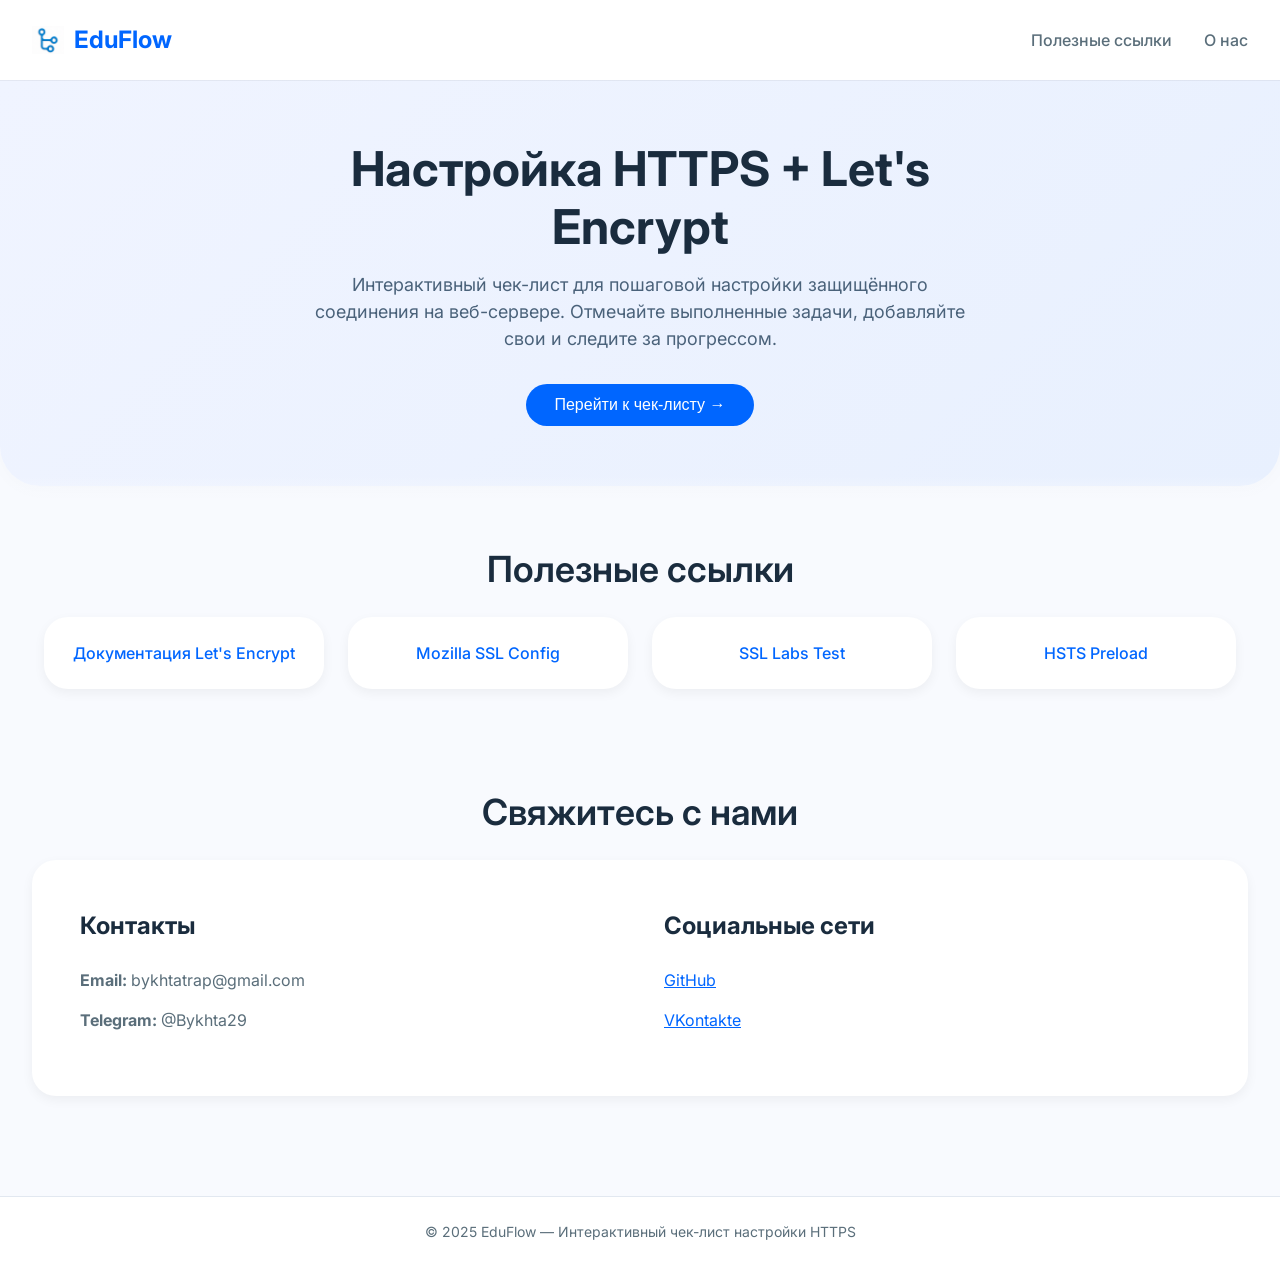
==== commit a0255f3d: "Added contacts menu" ====
--- a/index.html
+++ b/index.html
@@ -87,15 +87,13 @@
             <div class="about-grid">
                 <div class="contact-info">
                     <h3>Контакты</h3>
-                    <div class="contact-detail"><strong>Email:</strong> hello@eduflow.com</div>
-                    <div class="contact-detail"><strong>Телефон:</strong> +7 (999) 123-45-67</div>
-                    <div class="contact-detail"><strong>Telegram:</strong> @eduflow_support</div>
+                    <div class="contact-detail"><strong>Email:</strong> bykhtatrap@gmail.com</div>
+                    <div class="contact-detail"><strong>Telegram:</strong> @Bykhta29</div>
                 </div>
                 <div class="contact-info">
                     <h3>Социальные сети</h3>
-                    <div class="contact-detail"><a href="#" style="color:#0066FF;">Instagram</a></div>
-                    <div class="contact-detail"><a href="#" style="color:#0066FF;">VKontakte</a></div>
-                    <div class="contact-detail"><a href="#" style="color:#0066FF;">YouTube</a></div>
+                    <div class="contact-detail"><a href="https://github.com/Bykhta" style="color:#0066FF;">GitHub</a></div>
+                    <div class="contact-detail"><a href="https://vk.com/bykhta" style="color:#0066FF;">VKontakte</a></div>
                 </div>
             </div>
         </div>
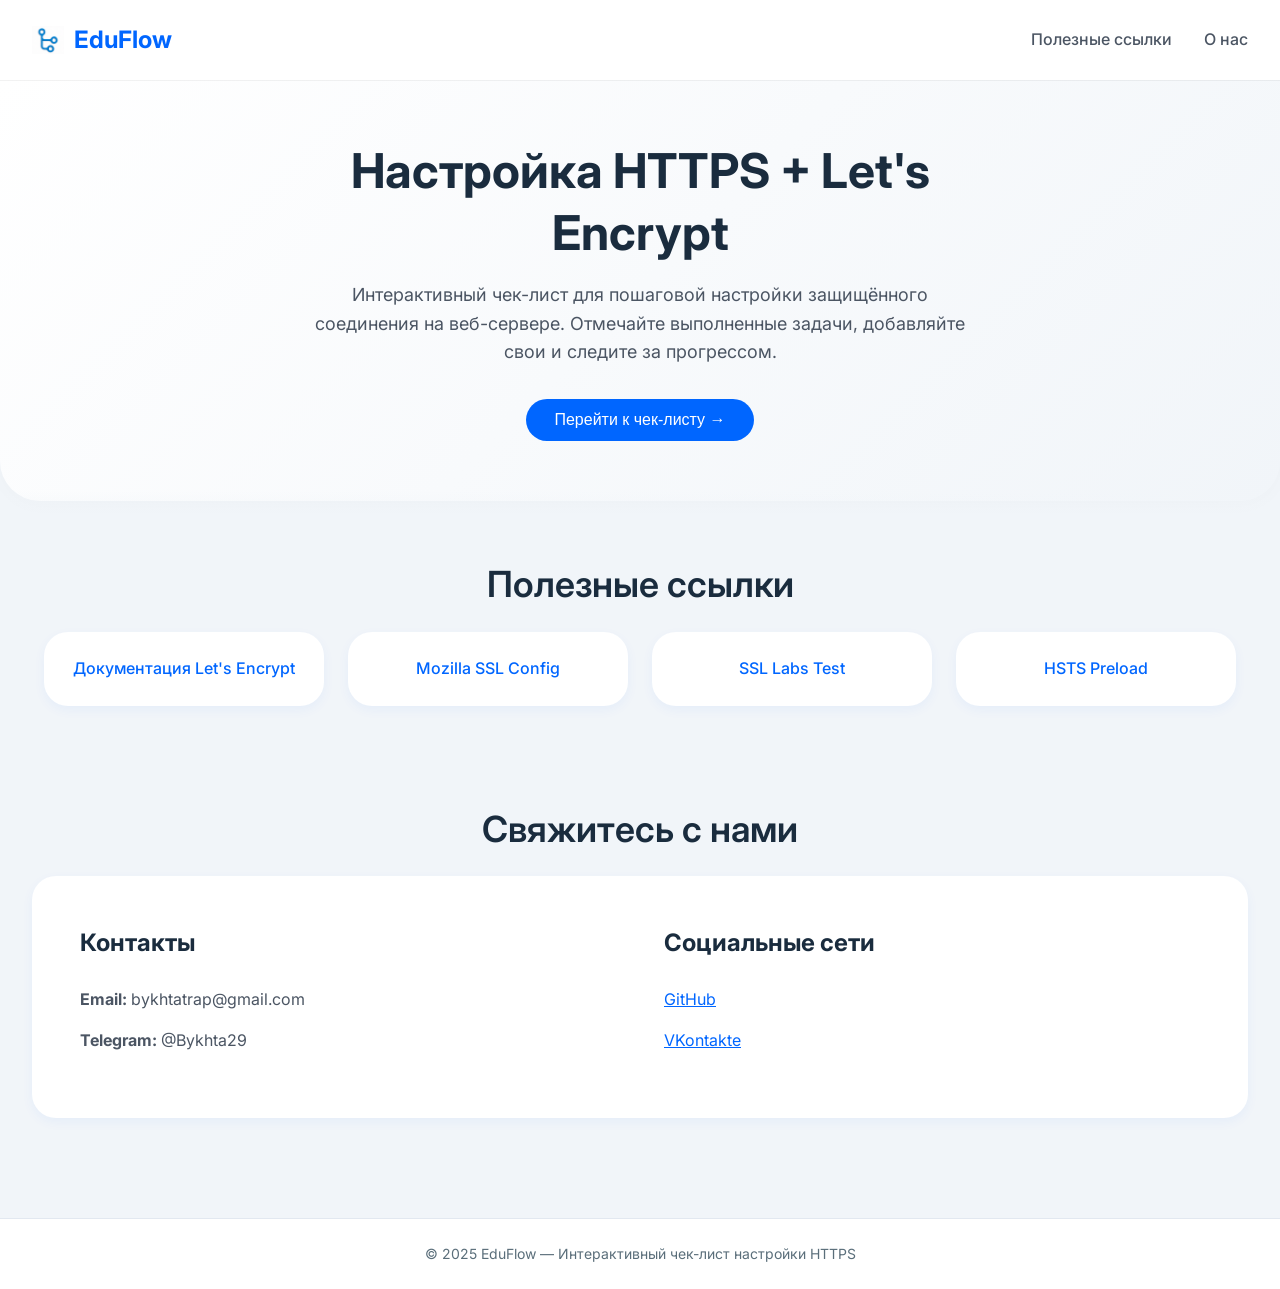
==== commit 161ad43a: "Added normal tasks, reworked error panel and animation" ====
--- a/index.html
+++ b/index.html
@@ -4,10 +4,9 @@
     <meta charset="UTF-8">
     <meta name="viewport" content="width=device-width, initial-scale=1.0, viewport-fit=cover">
     <link rel="shortcut icon" href="/images/favicon.ico">
-    <!-- 4. Иконка для iPhone и iPad (Apple Touch Icon) -->
     <link rel="apple-touch-icon" sizes="180x180" href="/images/favicon.ico">
     <title>Чек-лист настройки HTTPS | EduFlow</title>
-    <link href="https://fonts.googleapis.com/css2?family=Inter:opsz,wght@14..32,400;14..32,500;14..32,600;14..32,700&display=swap" rel="stylesheet">
+    <link href="https://fonts.googleapis.com/css2?family=Inter:opsz,wght@14..32,400;14..32,500;14..32,600;14..32,700&family=Fira+Code:wght@400;500&display=swap" rel="stylesheet">
     <link rel="stylesheet" href="style.css">
 </head>
 <body>
@@ -15,11 +14,12 @@
     <div class="navbar">
         <div class="container nav-container">
             <a href="#" class="logo">
-            <img src="images/logo.jpeg" alt="Логотип EduFlow" class="logo-img">
-            <span class="logo-text">EduFlow</span></a>
+                <img src="images/logo.jpeg" alt="Логотип EduFlow" class="logo-img">
+                <span class="logo-text">EduFlow</span>
+            </a>
             <ul class="nav-links">
-                 <li><a href="#useful-links">Полезные ссылки</a></li>
-                 <li><a href="#about">О нас</a></li>
+                <li><a href="#useful-links">Полезные ссылки</a></li>
+                <li><a href="#about">О нас</a></li>
             </ul>
         </div>
     </div>
@@ -32,7 +32,6 @@
         </div>
     </section>
 
-    <!-- Секция чек-листа изначально скрыта -->
     <section id="todo-list" class="hidden-checklist">
         <div class="container">
             <h2 class="section-title">📋 Чек-лист настройки HTTPS</h2>
@@ -105,7 +104,7 @@
         </div>
     </footer>
 
-    <!-- Модальное окно для проблем -->
+    <!-- Модальные окна -->
     <div id="troubleModal" class="modal">
         <div class="modal-content">
             <span class="modal-close">&times;</span>
@@ -113,17 +112,27 @@
             <p id="troubleText"></p>
         </div>
     </div>
-    <!-- Модальное окно для выбора сброса -->
     <div id="resetModal" class="modal">
         <div class="modal-content">
             <span class="modal-close" id="resetModalClose">&times;</span>
             <h3>Сбросить или очистить список</h3>
             <p style="margin-bottom: 24px;">Выберите действие:</p>
             <div style="display: flex; flex-direction: column; gap: 12px;">
-                <button id="resetProgressBtn" class="btn-primary" style="background-color: #0066FF;">🔄 Сбросить прогресс (отметить все как невыполненные)</button>
+                <button id="resetProgressBtn" class="btn-primary" style="background-color: #0066FF;">🔄 Сбросить прогресс</button>
                 <button id="clearAllTasksBtn" class="btn-primary" style="background-color: #FF6B4A;">🗑️ Удалить все задачи</button>
                 <button id="restoreDefaultBtn" class="btn-primary" style="background-color: #10B981;">📋 Восстановить начальный список</button>
                 <button id="cancelResetBtn" class="btn-secondary" style="background-color: #E2E8F0; color: #1A2C3E;">Отмена</button>
+            </div>
+        </div>
+    </div>
+    <div id="deleteModal" class="modal">
+        <div class="modal-content">
+            <span class="modal-close" id="deleteModalClose">&times;</span>
+            <h3>Удалить задачу?</h3>
+            <p id="deleteTaskTitle" style="margin-bottom: 24px; font-weight: 500;"></p>
+            <div style="display: flex; flex-direction: column; gap: 12px;">
+                <button id="confirmDeleteBtn" class="btn-primary" style="background-color: #EF4444;">🗑️ Удалить</button>
+                <button id="cancelDeleteBtn" class="btn-secondary" style="background-color: #E2E8F0; color: #1A2C3E;">Отмена</button>
             </div>
         </div>
     </div>
--- a/style.css
+++ b/style.css
@@ -6,9 +6,9 @@
 
 body {
     font-family: 'Inter', sans-serif;
-    background-color: #F8FAFE; /* единый светлый фон (вариант А) */
+    background-color: #F1F5F9;   /* более контрастный светлый фон */
     color: #1A2C3E;
-    line-height: 1.5;
+    line-height: 1.6;
     scroll-behavior: smooth;
 }
 
@@ -16,6 +16,21 @@
     max-width: 1280px;
     margin: 0 auto;
     padding: 0 32px;
+}
+
+/* ===== СТИЛИЗОВАННЫЙ СКРОЛЛБАР ===== */
+::-webkit-scrollbar {
+    width: 8px;
+}
+::-webkit-scrollbar-track {
+    background: #F1F5F9;
+}
+::-webkit-scrollbar-thumb {
+    background: #CBD5E1;
+    border-radius: 4px;
+}
+::-webkit-scrollbar-thumb:hover {
+    background: #94A3B8;
 }
 
 /* ===== НАВИГАЦИЯ ===== */
@@ -40,6 +55,20 @@
     font-weight: 700;
     color: #0066FF;
     text-decoration: none;
+    display: flex;
+    align-items: center;
+    gap: 10px;
+}
+.logo-img {
+    width: 32px;
+    height: 32px;
+    object-fit: contain;
+    display: block;
+}
+.logo-text {
+    font-size: 24px;
+    font-weight: 700;
+    color: #0066FF;
 }
 .nav-links {
     display: flex;
@@ -49,17 +78,18 @@
 .nav-links a {
     font-size: 16px;
     font-weight: 500;
-    color: #5A6E7A;
+    color: #4B5563;
     text-decoration: none;
-    transition: color 0.2s ease;
+    transition: color 0.25s ease;
+    padding: 8px 0;          /* увеличенная тач-область */
 }
 .nav-links a:hover {
     color: #0066FF;
 }
 
-/* ===== HERO (плавный переход А+В) ===== */
+/* ===== HERO ===== */
 .hero {
-    background: linear-gradient(135deg, #F0F4FF 0%, #E8F0FE 100%);
+    background: linear-gradient(135deg, #FFFFFF 0%, #F1F5F9 100%);
     border-radius: 0 0 40px 40px;
     margin-bottom: 20px;
     box-shadow: 0 4px 20px rgba(0,0,0,0.02);
@@ -67,7 +97,6 @@
     min-height: auto;
     padding: 60px 0;
 }
-/* псевдоэлемент для ещё более плавного перехода */
 .hero::after {
     content: '';
     position: absolute;
@@ -75,7 +104,7 @@
     left: 0;
     width: 100%;
     height: 40px;
-    background: linear-gradient(to bottom, rgba(240,244,255,0) 0%, #F8FAFE 100%);
+    background: linear-gradient(to bottom, rgba(255,255,255,0) 0%, #F1F5F9 100%);
     pointer-events: none;
 }
 .hero-content {
@@ -86,13 +115,13 @@
 .hero h1 {
     font-size: 48px;
     font-weight: 700;
-    line-height: 1.2;
+    line-height: 1.3;
     color: #1A2C3E;
     margin-bottom: 16px;
 }
 .hero p {
     font-size: 18px;
-    color: #4A627A;
+    color: #4B5563;
     margin-bottom: 32px;
 }
 
@@ -118,6 +147,7 @@
     margin-bottom: 16px;
     font-size: 16px;
     font-weight: 500;
+    gap: 16px;
 }
 .progress-bar {
     background: #E2E8F0;
@@ -125,13 +155,15 @@
     height: 12px;
     width: 100%;
     margin-bottom: 24px;
+    overflow: hidden;
 }
 .progress-fill {
-    background: #0066FF;
+    background: linear-gradient(90deg, #0066FF, #3B82F6);
     height: 12px;
     border-radius: 20px;
     width: 0%;
-    transition: width 0.3s;
+    transition: width 0.6s cubic-bezier(0.4, 0, 0.2, 1);
+    box-shadow: 0 0 8px rgba(0,102,255,0.4);
 }
 
 /* ===== КАРТОЧКИ ЗАДАЧ ===== */
@@ -144,31 +176,74 @@
     background: #FFFFFF;
     border-radius: 24px;
     padding: 28px;
-    box-shadow: 0 4px 12px rgba(0,0,0,0.05);
-    transition: all 0.2s;
-}
-/* Текущий таск (первый незавершённый) */
+    box-shadow: 0 4px 16px rgba(0,102,255,0.06);
+    transition: all 0.25s ease;
+    position: relative;
+    opacity: 0;
+    transform: translateY(20px);
+    animation: cardAppear 0.5s forwards;
+}
+@keyframes cardAppear {
+    to {
+        opacity: 1;
+        transform: translateY(0);
+    }
+}
+.task-card:hover {
+    box-shadow: 0 12px 32px rgba(0,102,255,0.12);
+    transform: translateY(-4px);
+}
 .task-card.current-task {
     border: 2px solid #0066FF;
-    box-shadow: 0 12px 28px rgba(0,102,255,0.15);
+    box-shadow: 0 0 0 4px rgba(0,102,255,0.15), 0 12px 28px rgba(0,102,255,0.15);
     background: #FFFFFF;
     transform: scale(1.01);
 }
-/* Заблокированные таски (пошаговое открытие, вариант Б) */
 .task-card.locked {
+    opacity: 0.8;
+    filter: grayscale(0.05);
+}
+.task-card.locked .task-checkbox {
+    pointer-events: none;
     opacity: 0.6;
-    filter: grayscale(0.1);
+}
+.task-card.locked .edit-toggle-btn,
+.task-card.locked .trouble-btn {
     pointer-events: none;
-}
-.task-card.locked .task-checkbox {
-    cursor: not-allowed;
-}
+    opacity: 0.6;
+}
+.task-card.locked .delete-task {
+    pointer-events: auto;
+    opacity: 1;
+    cursor: pointer;
+}
+.task-card.locked .delete-task:hover {
+    background: #DC2626 !important;
+}
+
+/* Нумерация этапов */
+.task-number {
+    position: absolute;
+    top: 20px;
+    left: 24px;
+    font-size: 48px;
+    font-weight: 800;
+    color: #E2E8F0;
+    line-height: 1;
+    pointer-events: none;
+    transition: color 0.25s ease;
+}
+.task-card.completed .task-number {
+    color: #10B981;
+}
+
 .task-header {
     display: flex;
     justify-content: space-between;
     align-items: center;
     flex-wrap: wrap;
     margin-bottom: 16px;
+    padding-left: 56px;   /* освобождаем место под номер */
 }
 .task-title {
     display: flex;
@@ -176,8 +251,11 @@
     gap: 12px;
     font-size: 20px;
     font-weight: 600;
-}
-/* Кастомный анимированный чекбокс (вариант В) */
+    word-break: break-word;
+    overflow-wrap: anywhere;
+}
+
+/* Кастомный чекбокс с анимацией галочки */
 .task-checkbox {
     appearance: none;
     width: 24px;
@@ -186,8 +264,9 @@
     border-radius: 50%;
     background: white;
     cursor: pointer;
-    transition: all 0.2s ease;
+    transition: all 0.25s ease;
     position: relative;
+    flex-shrink: 0;
 }
 .task-checkbox:checked {
     background: #0066FF;
@@ -200,17 +279,23 @@
     position: absolute;
     top: 50%;
     left: 50%;
-    transform: translate(-50%, -50%);
-}
-/* Ripple-эффект при клике */
+    transform: translate(-50%, -50%) scale(0);
+    animation: checkPop 0.25s ease forwards;
+}
+@keyframes checkPop {
+    to { transform: translate(-50%, -50%) scale(1); }
+}
 .task-checkbox:active {
     transform: scale(0.9);
 }
+
 .task-status-badge {
     font-size: 14px;
     font-weight: 500;
     padding: 4px 12px;
     border-radius: 30px;
+    white-space: nowrap;
+    flex-shrink: 0;
 }
 .task-status-badge.completed {
     background: #EFFAF5;
@@ -220,21 +305,24 @@
     background: #FEF2F2;
     color: #EF4444;
 }
+
 .task-description {
     font-size: 16px;
-    color: #5A6E7A;
+    color: #4B5563;
     margin: 16px 0;
+    line-height: 1.6;
 }
 .task-commands {
     background: #F1F5F9;
     padding: 16px;
     border-radius: 12px;
-    font-family: monospace;
+    font-family: 'Fira Code', monospace;
     font-size: 14px;
     margin: 16px 0;
     overflow-x: auto;
     white-space: pre-wrap;
 }
+
 .card-actions {
     display: flex;
     justify-content: flex-end;
@@ -249,7 +337,7 @@
     border-radius: 30px;
     font-size: 13px;
     cursor: pointer;
-    transition: all 0.2s;
+    transition: all 0.25s ease;
 }
 .edit-toggle-btn:hover, .trouble-btn:hover {
     background: #E2E8F0;
@@ -269,7 +357,7 @@
     border-radius: 24px;
     padding: 32px;
     margin-top: 40px;
-    box-shadow: 0 8px 20px rgba(0,0,0,0.05);
+    box-shadow: 0 8px 20px rgba(0,102,255,0.06);
 }
 .form-group {
     margin-bottom: 20px;
@@ -278,6 +366,7 @@
     display: block;
     font-weight: 500;
     margin-bottom: 8px;
+    color: #1A2C3E;
 }
 .form-input, .form-textarea {
     width: 100%;
@@ -286,12 +375,15 @@
     border-radius: 16px;
     font-family: inherit;
     font-size: 16px;
-    transition: border 0.2s;
+    transition: border 0.25s, box-shadow 0.25s;
 }
 .form-input:focus, .form-textarea:focus {
     outline: none;
     border-color: #0066FF;
-}
+    box-shadow: 0 0 0 3px rgba(0,102,255,0.2);
+}
+
+/* Кнопки */
 .btn-primary {
     display: inline-block;
     background-color: #0066FF;
@@ -302,10 +394,15 @@
     border-radius: 40px;
     border: none;
     cursor: pointer;
-    transition: background 0.2s;
+    transition: all 0.25s ease;
 }
 .btn-primary:hover {
     background-color: #0052CC;
+    transform: translateY(-2px);
+    box-shadow: 0 6px 16px rgba(0,102,255,0.3);
+}
+.btn-primary:active {
+    transform: scale(0.97);
 }
 .btn-secondary {
     display: inline-block;
@@ -317,13 +414,18 @@
     border-radius: 40px;
     border: none;
     cursor: pointer;
-    transition: background 0.2s;
+    transition: all 0.25s ease;
 }
 .btn-secondary:hover {
     background-color: #E55A3A;
-}
-
-/* ===== МОДАЛЬНОЕ ОКНО (проблемы) ===== */
+    transform: translateY(-2px);
+    box-shadow: 0 6px 16px rgba(255,107,74,0.3);
+}
+.btn-secondary:active {
+    transform: scale(0.97);
+}
+
+/* ===== МОДАЛЬНЫЕ ОКНА ===== */
 .modal {
     display: none;
     position: fixed;
@@ -335,6 +437,7 @@
     background-color: rgba(0,0,0,0.5);
     align-items: center;
     justify-content: center;
+    backdrop-filter: blur(4px);
 }
 .modal-content {
     background: white;
@@ -343,7 +446,11 @@
     max-width: 500px;
     width: 90%;
     position: relative;
-    animation: fadeIn 0.2s;
+    animation: modalIn 0.25s ease forwards;
+    transform: scale(0.95);
+}
+@keyframes modalIn {
+    to { transform: scale(1); }
 }
 .modal-close {
     position: absolute;
@@ -352,13 +459,13 @@
     font-size: 28px;
     font-weight: bold;
     cursor: pointer;
-}
-@keyframes fadeIn {
-    from { opacity: 0; transform: scale(0.95); }
-    to { opacity: 1; transform: scale(1); }
-}
-
-/* ===== ОСТАЛЬНЫЕ БЛОКИ (ссылки, о нас, футер) ===== */
+    transition: color 0.25s;
+}
+.modal-close:hover {
+    color: #0066FF;
+}
+
+/* ===== ОСТАЛЬНЫЕ БЛОКИ ===== */
 .links-grid {
     display: flex;
     flex-wrap: wrap;
@@ -371,7 +478,12 @@
     padding: 24px;
     width: 280px;
     text-align: center;
-    box-shadow: 0 4px 12px rgba(0,0,0,0.05);
+    box-shadow: 0 4px 12px rgba(0,102,255,0.05);
+    transition: all 0.25s ease;
+}
+.link-card:hover {
+    transform: translateY(-4px);
+    box-shadow: 0 12px 24px rgba(0,102,255,0.1);
 }
 .link-card a {
     font-size: 16px;
@@ -387,7 +499,7 @@
     background: #FFFFFF;
     border-radius: 24px;
     padding: 48px;
-    box-shadow: 0 4px 12px rgba(0,0,0,0.05);
+    box-shadow: 0 4px 12px rgba(0,102,255,0.05);
 }
 .contact-info {
     flex: 1;
@@ -396,10 +508,11 @@
 .contact-info h3 {
     font-size: 24px;
     margin-bottom: 24px;
+    color: #1A2C3E;
 }
 .contact-detail {
     margin-bottom: 16px;
-    color: #5A6E7A;
+    color: #4B5563;
 }
 .final-block {
     background: #FFFFFF;
@@ -407,55 +520,63 @@
     text-align: center;
     padding: 48px 32px;
     margin-top: 40px;
-    box-shadow: 0 4px 12px rgba(0,0,0,0.05);
-}
+    box-shadow: 0 8px 24px rgba(0,102,255,0.08);
+}
+
+/* ===== АДАПТИВНОСТЬ ===== */
 @media (max-width: 768px) {
-    .container { padding: 0 24px; }
-    .hero h1 { font-size: 36px; }
-    .section-title { font-size: 28px; }
-    .task-card { padding: 20px; }
-    .task-title { font-size: 18px; }
-}
-/* Скрытая секция чек-листа (изначально не видна) */
+    .container { padding: 0 16px; }
+    .hero h1 { font-size: 32px; }
+    .section-title { font-size: 24px; }
+    .task-card { padding: 16px; }
+    .task-title { font-size: 16px; }
+    .task-header {
+        padding-left: 48px;   /* чуть меньше, т.к. номер тоже уменьшаем */
+        flex-direction: column;
+        align-items: flex-start;
+    }
+    .task-number {
+        font-size: 36px;
+        top: 12px;
+        left: 12px;
+    }
+    .task-status-badge {
+        font-size: 12px;
+        padding: 2px 10px;
+        align-self: flex-start;
+        margin-top: 4px;
+    }
+    .stats {
+        justify-content: center;
+    }
+    .progress-bar {
+        margin-bottom: 16px;
+    }
+    .card-actions {
+        justify-content: flex-start;
+    }
+}
+
+/* Скрытая секция чек-листа */
 .hidden-checklist {
     display: none;
     opacity: 0;
     transform: translateY(20px);
     transition: opacity 0.6s ease, transform 0.6s ease;
 }
-
-/* Видимая секция чек-листа (после клика) */
 .checklist-visible {
     display: block;
     opacity: 1;
     transform: translateY(0);
 }
 
-/* Дополнительная плавная прокрутка */
 html {
     scroll-behavior: smooth;
 }
-/* Стили для кнопок в модальном окне сброса */
-#resetModal .modal-content button {
+
+/* Кнопки в модалке сброса и удаления */
+#resetModal .modal-content button,
+#deleteModal .modal-content button {
     width: 100%;
     justify-content: center;
-}
-.logo {
-    display: flex;
-    align-items: center;
-    gap: 10px;          /* расстояние между картинкой и текстом */
-    text-decoration: none;
-}
-
-.logo-img {
-    width: 32px;        /* размер иконки – подберите под свой дизайн */
-    height: 32px;
-    object-fit: contain;
-    display: block;
-}
-
-.logo-text {
-    font-size: 24px;
-    font-weight: 700;
-    color: #0066FF;     /* цвет как у оригинального логотипа */
 }
